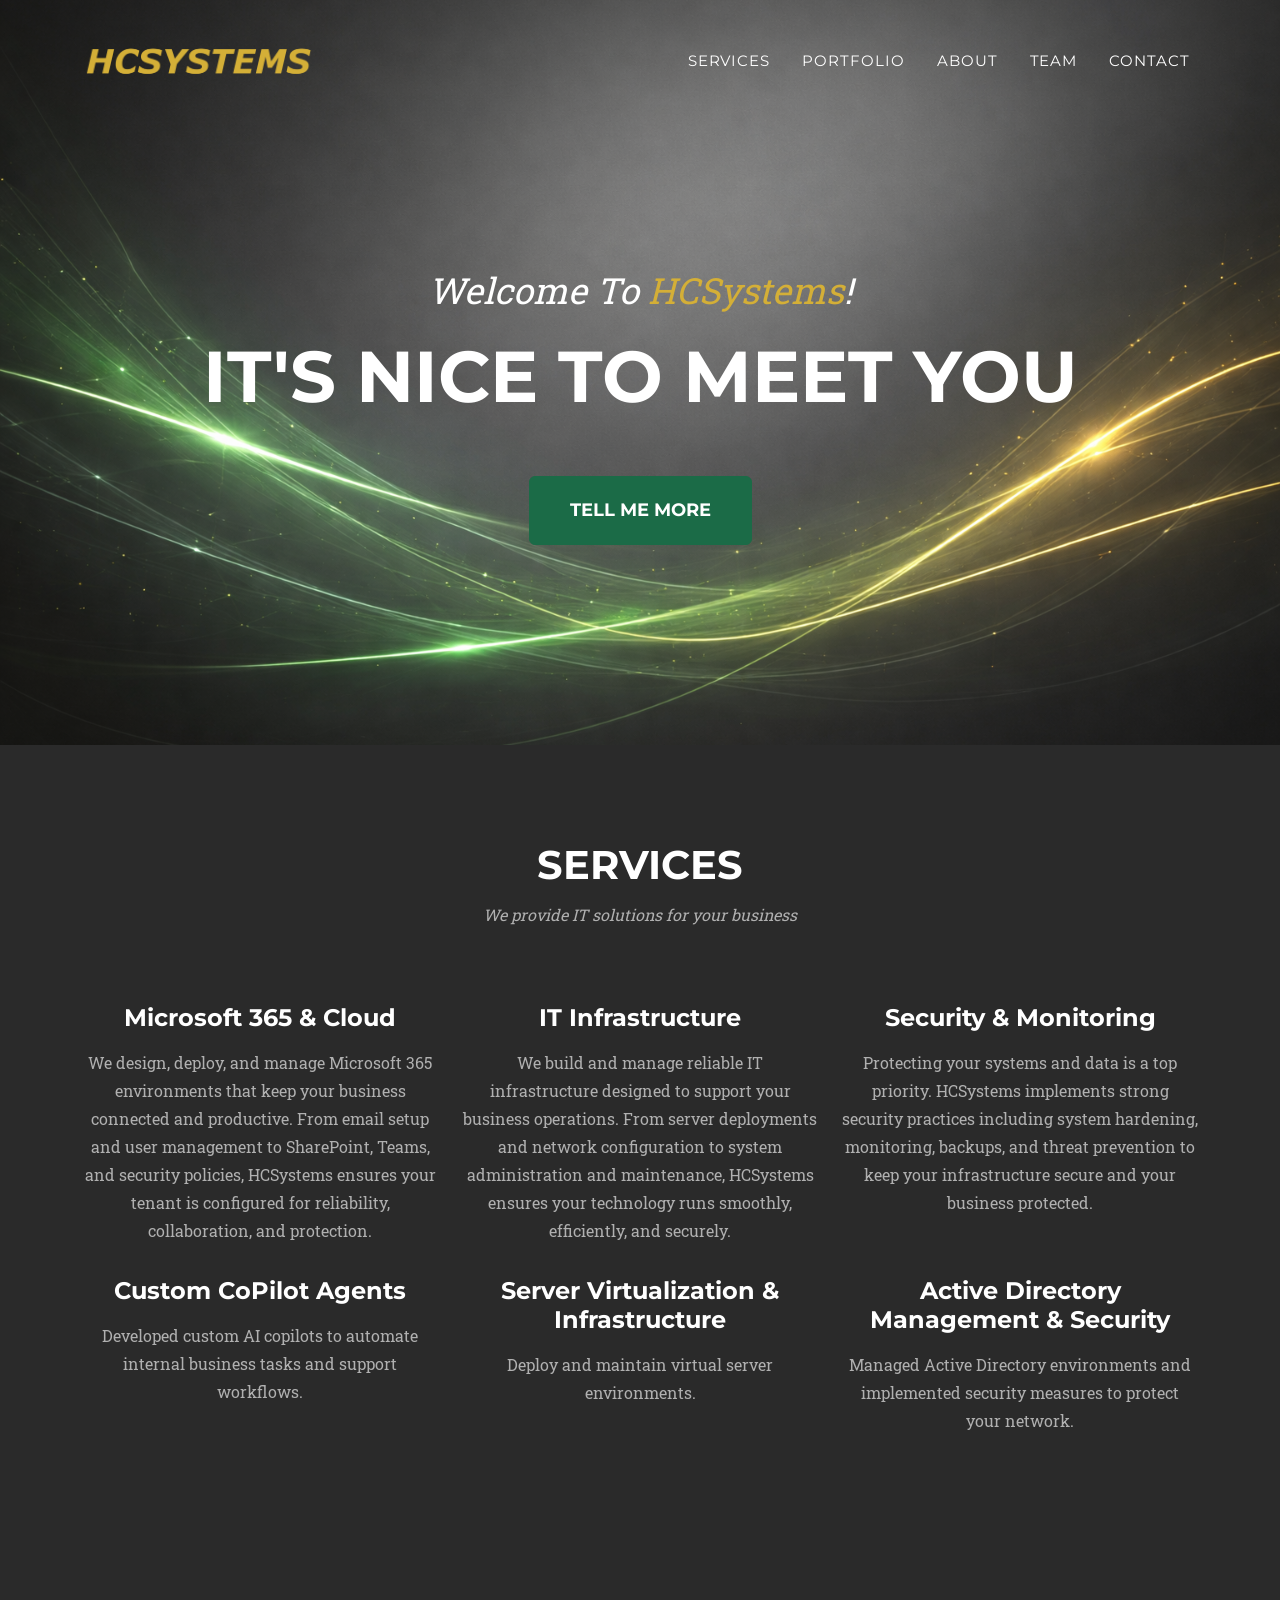
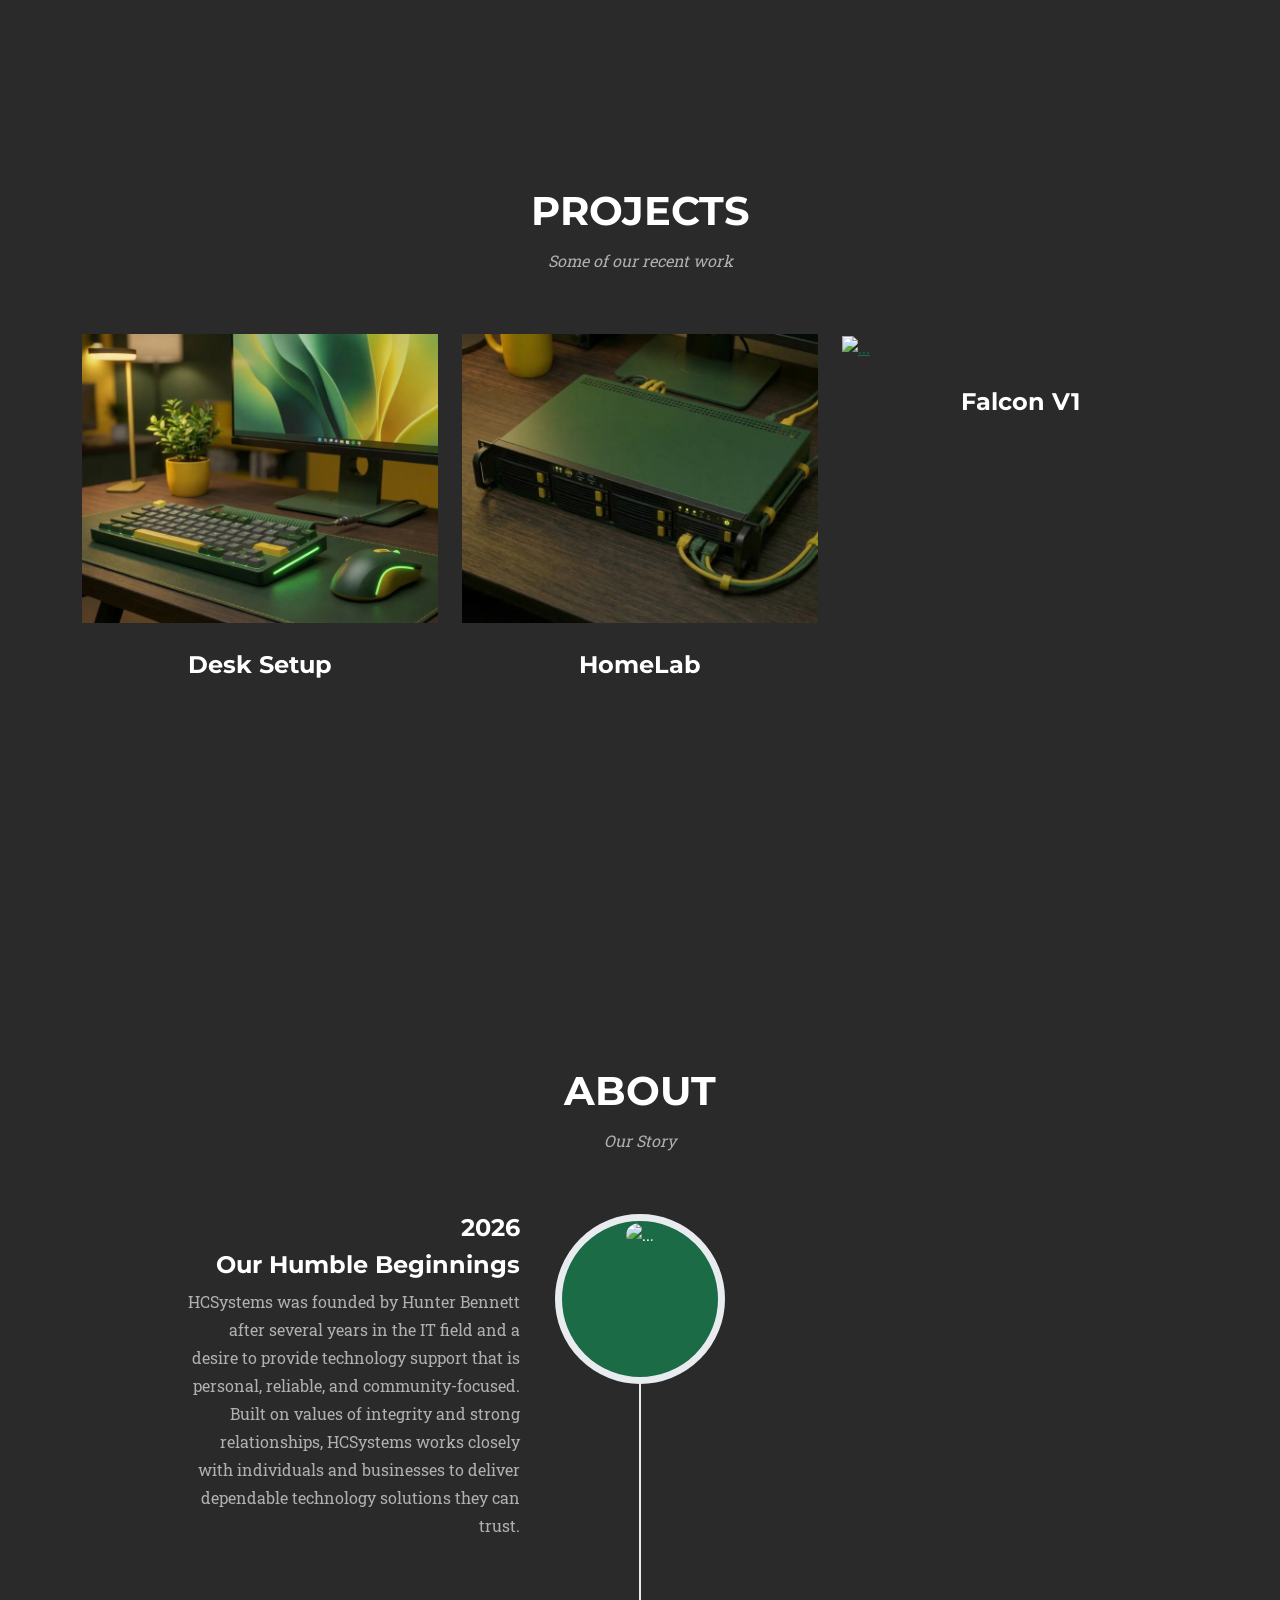
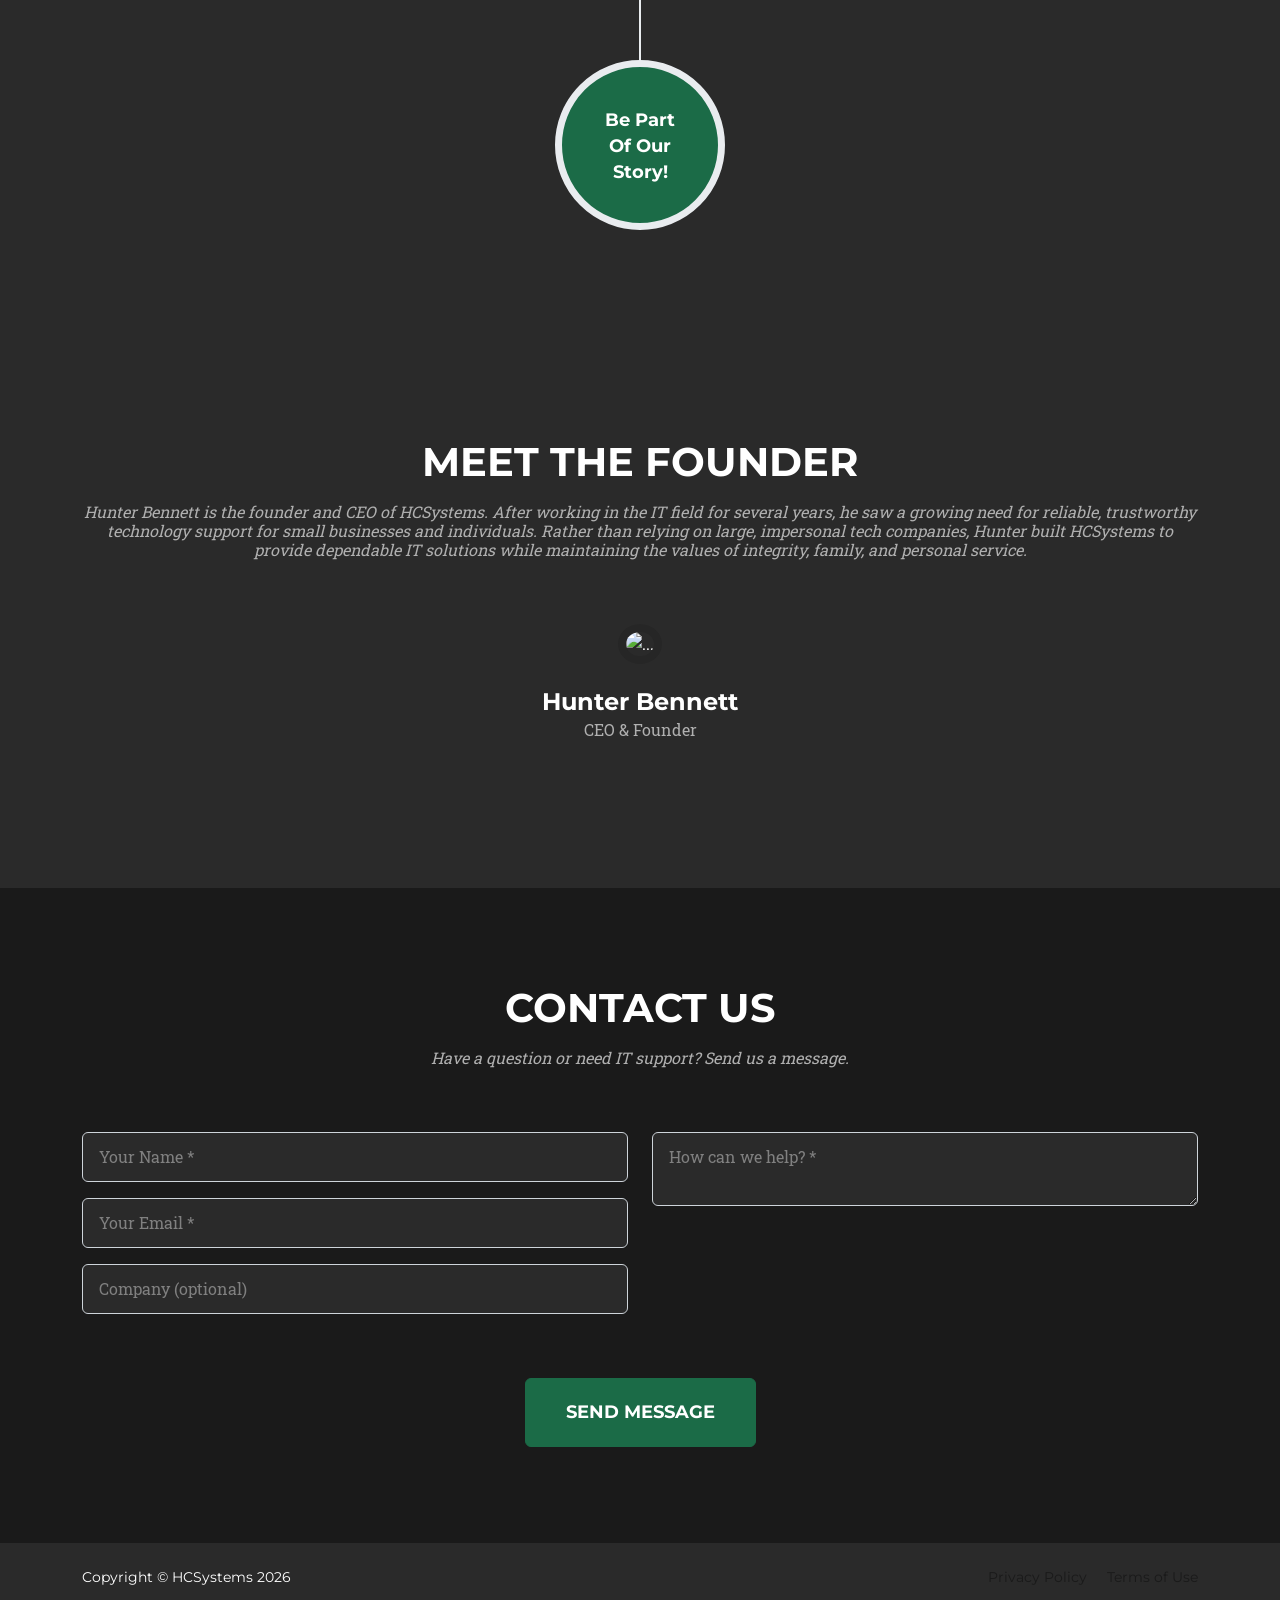
==== index.html @ b4ab038a "3_17_26 Updates" ====
<!DOCTYPE html>
<html lang="en">
    <head>
        <meta charset="utf-8" />
        <meta name="viewport" content="width=device-width, initial-scale=1, shrink-to-fit=no" />
        <meta name="description" content="" />
        <meta name="author" content="" />
        <title>HCSYSTEMS</title>
        <!-- Favicon-->
        <link rel="icon" type="image/x-icon" href="assets/favicon.ico" />
        <!-- Font Awesome icons (free version)-->
        <script src="https://use.fontawesome.com/releases/v6.3.0/js/all.js" crossorigin="anonymous"></script>
        <!-- Google fonts-->
        <link href="https://fonts.googleapis.com/css?family=Montserrat:400,700" rel="stylesheet" type="text/css" />
        <link href="https://fonts.googleapis.com/css?family=Roboto+Slab:400,100,300,700" rel="stylesheet" type="text/css" />
        <!-- Core theme CSS (includes Bootstrap)-->
        <link href="css/styles.css" rel="stylesheet" />
    </head>
    <body id="page-top">
        <!-- Navigation-->
        <nav class="navbar navbar-expand-lg navbar-dark fixed-top" id="mainNav">
            <div class="container">
                <a class="navbar-brand" href="#page-top"><img src="assets/img/brand.png" alt="..." /></a>
                <button class="navbar-toggler" type="button" data-bs-toggle="collapse" data-bs-target="#navbarResponsive" aria-controls="navbarResponsive" aria-expanded="false" aria-label="Toggle navigation">
                    Menu
                    <i class="fas fa-bars ms-1"></i>
                </button>
                <div class="collapse navbar-collapse" id="navbarResponsive">
                    <ul class="navbar-nav text-uppercase ms-auto py-4 py-lg-0">
                        <li class="nav-item"><a class="nav-link" href="#services">Services</a></li>
                        <li class="nav-item"><a class="nav-link" href="#portfolio">Portfolio</a></li>
                        <li class="nav-item"><a class="nav-link" href="#about">About</a></li>
                        <li class="nav-item"><a class="nav-link" href="#team">Team</a></li>
                        <li class="nav-item"><a class="nav-link" href="#contact">Contact</a></li>
                    </ul>
                </div>
            </div>
        </nav>
        <!-- Masthead-->
        <header class="masthead">
            <div class="container">
                <div class="masthead-subheading">Welcome To <span style="color: #d4af37;">HCSystems</span>!</div>
                <div class="masthead-heading text-uppercase">It's Nice To Meet You</div>
                <a class="btn btn-primary btn-xl text-uppercase" href="#services">Tell Me More</a>
            </div>
        </header>
        <!-- Services-->
        <section class="page-section" id="services">
            <div class="container">
                <div class="text-center">
                    <h2 class="section-heading text-uppercase">Services</h2>
                    <h3 class="section-subheading text-muted">We provide IT solutions for your business</h3>
                </div>
                <div class="row text-center">
                    <div class="col-md-4">
                        <span class="fa-stack fa-4x">
                            <i class="fas fa-circle fa-stack-2x text-primary"></i>
                            <i class="fas fa-shopping-cart fa-stack-1x fa-inverse"></i>
                        </span>
                        <h4 class="my-3">Microsoft 365 & Cloud</h4>
                        <p class="text-muted">
We design, deploy, and manage Microsoft 365 environments that keep your business connected and productive. From email setup and user management to SharePoint, Teams, and security policies, HCSystems ensures your tenant is configured for reliability, collaboration, and protection.</p>
                    </div>
                    <div class="col-md-4">
                        <span class="fa-stack fa-4x">
                            <i class="fas fa-circle fa-stack-2x text-primary"></i>
                            <i class="fas fa-laptop fa-stack-1x fa-inverse"></i>
                        </span>
                        <h4 class="my-3">IT Infrastructure</h4>
                        <p class="text-muted">We build and manage reliable IT infrastructure designed to support your business operations. From server deployments and network configuration to system administration and maintenance, HCSystems ensures your technology runs smoothly, efficiently, and securely.</p>
                    </div>
                    <div class="col-md-4">
                        <span class="fa-stack fa-4x">
                            <i class="fas fa-circle fa-stack-2x text-primary"></i>
                            <i class="fas fa-lock fa-stack-1x fa-inverse"></i>
                        </span>
                        <h4 class="my-3">Security & Monitoring</h4>
                        <p class="text-muted">Protecting your systems and data is a top priority. HCSystems implements strong security practices including system hardening, monitoring, backups, and threat prevention to keep your infrastructure secure and your business protected.</p>
                    </div>
                    <div class="col-md-4">
                        <span class="fa-stack fa-4x">
                            <i class="fas fa-circle fa-stack-2x text-primary"></i>
                            <i class="fas fa-laptop fa-stack-1x fa-inverse"></i>
                        </span>
                        <h4 class="my-3">Custom CoPilot Agents</h4>
                        <p class="text-muted">Developed custom AI copilots to automate internal business tasks and support workflows.</p>
                    </div>
                    <div class="col-md-4">
                        <span class="fa-stack fa-4x">
                            <i class="fas fa-circle fa-stack-2x text-primary"></i>
                            <i class="fas fa-laptop fa-stack-1x fa-inverse"></i>
                        </span>
                        <h4 class="my-3">Server Virtualization & Infrastructure</h4>
                        <p class="text-muted">Deploy and maintain virtual server environments.</p>
                    </div>
                    <div class="col-md-4">
                        <span class="fa-stack fa-4x">
                            <i class="fas fa-circle fa-stack-2x text-primary"></i>
                            <i class="fas fa-laptop fa-stack-1x fa-inverse"></i>
                        </span>
                        <h4 class="my-3">Active Directory Management & Security</h4>
                        <p class="text-muted">Managed Active Directory environments and implemented security measures to protect your network.</p>
                    </div>
                </div>
            </div>
        </section>
        
        <section>
            <div class="page-section" id="portfolio">
                <div class="container">
                    <div class="text-center">
                        <h2 class="section-heading text-uppercase">Projects</h2>
                        <h3 class="section-subheading text-muted">Some of our recent work</h3>
                    </div>
                    <div class="row">
                        <div class="col-lg-4 col-sm-6 mb-4">
                            <!-- Portfolio item 1-->
                            <div class="portfolio-item">
                                <a class="portfolio-link" href="Portfolio/Desk.html">
                                    <div class="portfolio-hover">
                                        <div class="portfolio-hover-content"><i class="fas fa-plus fa-3x"></i></div>
                                    </div>
                                    <img class="img-fluid" src="assets/img/portfolio/Desktop.png" alt="..." />
                                </a>
                                <div class="portfolio-caption">
                                    <div class="portfolio-caption-heading" href="../Portfolio/desk.html">Desk Setup</a></div>
                                </div>
                            </div>
                        </div>
                        <div class="col-lg-4 col-sm-6 mb-4">
                            <!-- Portfolio item 2-->
                            <div class="portfolio-item">
                                <a class="portfolio-link" data-bs-toggle="modal" href="../Portfolio/homelab.html">
                                    <div class="portfolio-hover">
                                        <div class="portfolio-hover-content"><i class="fas fa-plus fa-3x"></i></div>
                                    </div>
                                    <img class="img-fluid" src="assets/img/portfolio/Homelab.png" alt="..." />
                                </a>
                                <div class="portfolio-caption">
                                    <div class="portfolio-caption-heading" ref="Portfolio/homelab.html">HomeLab</div>
                                </div>
                            </div>
                        </div>
                        <div class="col-lg-4 col-sm-6 mb-4">
                            <!-- Portfolio item 3-->
                            <div class="portfolio-item">
                                <a class="portfolio-link" data-bs-toggle="modal" href="../Portfolio/Falconv1.html">
                                    <div class="portfolio-hover">
                                        <div class="portfolio-hover-content"><i class="fas fa-plus fa-3x"></i></div>
                                    </div>
                                    <img class="img-fluid" src="assets/img/portfolio/Keyboard.png" alt="..." />
                                </a>
                                <div class="portfolio-caption">
                                    <div class="portfolio-caption-heading">Falcon V1</div>
                                </div>
                            </div>
                        </div>
                    </div>
                </div>
            </div>
        </section>

        <!-- About-->
        <section class="page-section" id="about">
            <div class="container">
                <div class="text-center">
                    <h2 class="section-heading text-uppercase">About</h2>
                    <h3 class="section-subheading text-muted">Our Story</h3>
                </div>
                <ul class="timeline">
                    <li>
                        <div class="timeline-image"><img class="rounded-circle img-fluid" src="assets/img/about/1.jpg" alt="..." /></div>
                        <div class="timeline-panel">
                            <div class="timeline-heading">
                                <h4>2026</h4>
                                <h4 class="subheading">Our Humble Beginnings</h4>
                            </div>
                            <div class="timeline-body"><p class="text-muted">HCSystems was founded by Hunter Bennett after several years in the IT field and a desire to provide technology support that is personal, reliable, and community-focused. Built on values of integrity and strong relationships, HCSystems works closely with individuals and businesses to deliver dependable technology solutions they can trust.</p></div>
                        </div>
                    </li>
                    <li class="timeline-inverted">
                        <div class="timeline-image">
                            <h4>
                                Be Part
                                <br />
                                Of Our
                                <br />
                                Story!
                            </h4>
                        </div>
                    </li>
                </ul>
            </div>
        </section>
        <!-- Team-->
        <section class="page-section bg-light" id="team">
            <div class="container">
                <div class="text-center">
                    <h2 class="section-heading text-uppercase">Meet the founder</h2>
                    <h3 class="section-subheading text-muted">Hunter Bennett is the founder and CEO of HCSystems. After working in the IT field for several years, he saw a growing need for reliable, trustworthy technology support for small businesses and individuals.
Rather than relying on large, impersonal tech companies, Hunter built HCSystems to provide dependable IT solutions while maintaining the values of integrity, family, and personal service.</h3>
                </div>
                <div class="row justify-content-center">
                    <div class="col-lg-4">
                        <div class="team-member">
                            <img class="mx-auto rounded-circle" src="assets/img/team/.jpg" alt="..." />
                            <h4>Hunter Bennett</h4>
                            <p class="text-muted">CEO & Founder</p>
                        </div>
                    </div>
                </div>
                
            </div>
        </section>
        <!-- Clients-->
        <!-- Contact-->
        <section class="page-section" id="contact">
<div class="container">

<div class="text-center">
<h2 class="section-heading text-uppercase">Contact Us</h2>
<h3 class="section-subheading text-muted">Have a question or need IT support? Send us a message.</h3>
</div>

<form action="https://formspree.io/f/mjgawoke" method="POST">

<div class="row align-items-stretch mb-5">

<div class="col-md-6">
<div class="form-group mb-3">
<input class="form-control" name="name" type="text" placeholder="Your Name *" required>
</div>

<div class="form-group mb-3">
<input class="form-control" name="email" type="email" placeholder="Your Email *" required>
</div>

<div class="form-group mb-3">
<input class="form-control" name="company" type="text" placeholder="Company (optional)">
</div>
</div>

<div class="col-md-6">
<div class="form-group form-group-textarea mb-md-0">
<textarea class="form-control" name="message" placeholder="How can we help? *" required></textarea>
</div>
</div>

</div>

<div class="text-center">
<button class="btn btn-primary btn-xl text-uppercase" type="submit">
Send Message
</button>
</div>

</form>

</div>
</section>
        <footer class="footer py-4">
            <div class="container">
                <div class="row align-items-center">
                    <div class="col-lg-4 text-lg-start">Copyright &copy; HCSystems 2026</div>
                    <div class="col-lg-4 my-3 my-lg-0">
                    </div>
                    <div class="col-lg-4 text-lg-end">
                        <a class="link-dark text-decoration-none me-3" href="#!">Privacy Policy</a>
                        <a class="link-dark text-decoration-none" href="#!">Terms of Use</a>
                    </div>
                </div>
            </div>
        </footer>
        <!-- Portfolio Modals-->
        <!-- Portfolio item 1 modal popup-->
        <div class="portfolio-modal modal fade" id="portfolioModal1" tabindex="-1" role="dialog" aria-hidden="true">
            <div class="modal-dialog">
                <div class="modal-content">
                    <div class="close-modal" data-bs-dismiss="modal"><img src="assets/img/close-icon.svg" alt="Close modal" /></div>
                    <div class="container">
                        <div class="row justify-content-center">
                            <div class="col-lg-8">
                                <div class="modal-body">
                                    <!-- Project details-->
                                    <h2 class="text-uppercase">Project Name</h2>
                                    <p class="item-intro text-muted">Lorem ipsum dolor sit amet consectetur.</p>
                                    <img class="img-fluid d-block mx-auto" src="assets/img/portfolio/1.jpg" alt="..." />
                                    <p>Use this area to describe your project. Lorem ipsum dolor sit amet, consectetur adipisicing elit. Est blanditiis dolorem culpa incidunt minus dignissimos deserunt repellat aperiam quasi sunt officia expedita beatae cupiditate, maiores repudiandae, nostrum, reiciendis facere nemo!</p>
                                    <ul class="list-inline">
                                        <li>
                                            <strong>Client:</strong>
                                            Threads
                                        </li>
                                        <li>
                                            <strong>Category:</strong>
                                            Illustration
                                        </li>
                                    </ul>
                                    <button class="btn btn-primary btn-xl text-uppercase" data-bs-dismiss="modal" type="button">
                                        <i class="fas fa-xmark me-1"></i>
                                        Close Project
                                    </button>
                                </div>
                            </div>
                        </div>
                    </div>
                </div>
            </div>
        </div>
        <!-- Portfolio item 2 modal popup-->
        <div class="portfolio-modal modal fade" id="portfolioModal2" tabindex="-1" role="dialog" aria-hidden="true">
            <div class="modal-dialog">
                <div class="modal-content">
                    <div class="close-modal" data-bs-dismiss="modal"><img src="assets/img/close-icon.svg" alt="Close modal" /></div>
                    <div class="container">
                        <div class="row justify-content-center">
                            <div class="col-lg-8">
                                <div class="modal-body">
                                    <!-- Project details-->
                                    <h2 class="text-uppercase">Project Name</h2>
                                    <p class="item-intro text-muted">Lorem ipsum dolor sit amet consectetur.</p>
                                    <img class="img-fluid d-block mx-auto" src="assets/img/portfolio/2.jpg" alt="..." />
                                    <p>Use this area to describe your project. Lorem ipsum dolor sit amet, consectetur adipisicing elit. Est blanditiis dolorem culpa incidunt minus dignissimos deserunt repellat aperiam quasi sunt officia expedita beatae cupiditate, maiores repudiandae, nostrum, reiciendis facere nemo!</p>
                                    <ul class="list-inline">
                                        <li>
                                            <strong>Client:</strong>
                                            Explore
                                        </li>
                                        <li>
                                            <strong>Category:</strong>
                                            Graphic Design
                                        </li>
                                    </ul>
                                    <button class="btn btn-primary btn-xl text-uppercase" data-bs-dismiss="modal" type="button">
                                        <i class="fas fa-xmark me-1"></i>
                                        Close Project
                                    </button>
                                </div>
                            </div>
                        </div>
                    </div>
                </div>
            </div>
        </div>
        <!-- Portfolio item 3 modal popup-->
        <div class="portfolio-modal modal fade" id="portfolioModal3" tabindex="-1" role="dialog" aria-hidden="true">
            <div class="modal-dialog">
                <div class="modal-content">
                    <div class="close-modal" data-bs-dismiss="modal"><img src="assets/img/close-icon.svg" alt="Close modal" /></div>
                    <div class="container">
                        <div class="row justify-content-center">
                            <div class="col-lg-8">
                                <div class="modal-body">
                                    <!-- Project details-->
                                    <h2 class="text-uppercase">Project Name</h2>
                                    <p class="item-intro text-muted">Lorem ipsum dolor sit amet consectetur.</p>
                                    <img class="img-fluid d-block mx-auto" src="assets/img/portfolio/3.jpg" alt="..." />
                                    <p>Use this area to describe your project. Lorem ipsum dolor sit amet, consectetur adipisicing elit. Est blanditiis dolorem culpa incidunt minus dignissimos deserunt repellat aperiam quasi sunt officia expedita beatae cupiditate, maiores repudiandae, nostrum, reiciendis facere nemo!</p>
                                    <ul class="list-inline">
                                        <li>
                                            <strong>Client:</strong>
                                            Finish
                                        </li>
                                        <li>
                                            <strong>Category:</strong>
                                            Identity
                                        </li>
                                    </ul>
                                    <button class="btn btn-primary btn-xl text-uppercase" data-bs-dismiss="modal" type="button">
                                        <i class="fas fa-xmark me-1"></i>
                                        Close Project
                                    </button>
                                </div>
                            </div>
                        </div>
                    </div>
                </div>
            </div>
        </div>
        <!-- Portfolio item 4 modal popup-->
        <div class="portfolio-modal modal fade" id="portfolioModal4" tabindex="-1" role="dialog" aria-hidden="true">
            <div class="modal-dialog">
                <div class="modal-content">
                    <div class="close-modal" data-bs-dismiss="modal"><img src="assets/img/close-icon.svg" alt="Close modal" /></div>
                    <div class="container">
                        <div class="row justify-content-center">
                            <div class="col-lg-8">
                                <div class="modal-body">
                                    <!-- Project details-->
                                    <h2 class="text-uppercase">Project Name</h2>
                                    <p class="item-intro text-muted">Lorem ipsum dolor sit amet consectetur.</p>
                                    <img class="img-fluid d-block mx-auto" src="assets/img/portfolio/4.jpg" alt="..." />
                                    <p>Use this area to describe your project. Lorem ipsum dolor sit amet, consectetur adipisicing elit. Est blanditiis dolorem culpa incidunt minus dignissimos deserunt repellat aperiam quasi sunt officia expedita beatae cupiditate, maiores repudiandae, nostrum, reiciendis facere nemo!</p>
                                    <ul class="list-inline">
                                        <li>
                                            <strong>Client:</strong>
                                            Lines
                                        </li>
                                        <li>
                                            <strong>Category:</strong>
                                            Branding
                                        </li>
                                    </ul>
                                    <button class="btn btn-primary btn-xl text-uppercase" data-bs-dismiss="modal" type="button">
                                        <i class="fas fa-xmark me-1"></i>
                                        Close Project
                                    </button>
                                </div>
                            </div>
                        </div>
                    </div>
                </div>
            </div>
        </div>
        <!-- Portfolio item 5 modal popup-->
        <div class="portfolio-modal modal fade" id="portfolioModal5" tabindex="-1" role="dialog" aria-hidden="true">
            <div class="modal-dialog">
                <div class="modal-content">
                    <div class="close-modal" data-bs-dismiss="modal"><img src="assets/img/close-icon.svg" alt="Close modal" /></div>
                    <div class="container">
                        <div class="row justify-content-center">
                            <div class="col-lg-8">
                                <div class="modal-body">
                                    <!-- Project details-->
                                    <h2 class="text-uppercase">Project Name</h2>
                                    <p class="item-intro text-muted">Lorem ipsum dolor sit amet consectetur.</p>
                                    <img class="img-fluid d-block mx-auto" src="assets/img/portfolio/5.jpg" alt="..." />
                                    <p>Use this area to describe your project. Lorem ipsum dolor sit amet, consectetur adipisicing elit. Est blanditiis dolorem culpa incidunt minus dignissimos deserunt repellat aperiam quasi sunt officia expedita beatae cupiditate, maiores repudiandae, nostrum, reiciendis facere nemo!</p>
                                    <ul class="list-inline">
                                        <li>
                                            <strong>Client:</strong>
                                            Southwest
                                        </li>
                                        <li>
                                            <strong>Category:</strong>
                                            Website Design
                                        </li>
                                    </ul>
                                    <button class="btn btn-primary btn-xl text-uppercase" data-bs-dismiss="modal" type="button">
                                        <i class="fas fa-xmark me-1"></i>
                                        Close Project
                                    </button>
                                </div>
                            </div>
                        </div>
                    </div>
                </div>
            </div>
        </div>
        <!-- Portfolio item 6 modal popup-->
        <div class="portfolio-modal modal fade" id="portfolioModal6" tabindex="-1" role="dialog" aria-hidden="true">
            <div class="modal-dialog">
                <div class="modal-content">
                    <div class="close-modal" data-bs-dismiss="modal"><img src="assets/img/close-icon.svg" alt="Close modal" /></div>
                    <div class="container">
                        <div class="row justify-content-center">
                            <div class="col-lg-8">
                                <div class="modal-body">
                                    <!-- Project details-->
                                    <h2 class="text-uppercase">Project Name</h2>
                                    <p class="item-intro text-muted">Lorem ipsum dolor sit amet consectetur.</p>
                                    <img class="img-fluid d-block mx-auto" src="assets/img/portfolio/6.jpg" alt="..." />
                                    <p>Use this area to describe your project. Lorem ipsum dolor sit amet, consectetur adipisicing elit. Est blanditiis dolorem culpa incidunt minus dignissimos deserunt repellat aperiam quasi sunt officia expedita beatae cupiditate, maiores repudiandae, nostrum, reiciendis facere nemo!</p>
                                    <ul class="list-inline">
                                        <li>
                                            <strong>Client:</strong>
                                            Window
                                        </li>
                                        <li>
                                            <strong>Category:</strong>
                                            Photography
                                        </li>
                                    </ul>
                                    <button class="btn btn-primary btn-xl text-uppercase" data-bs-dismiss="modal" type="button">
                                        <i class="fas fa-xmark me-1"></i>
                                        Close Project
                                    </button>
                                </div>
                            </div>
                        </div>
                    </div>
                </div>
            </div>
        </div>
        <!-- Bootstrap core JS-->
        <script src="https://cdn.jsdelivr.net/npm/bootstrap@5.2.3/dist/js/bootstrap.bundle.min.js"></script>
        <!-- Core theme JS-->
        <script src="js/scripts.js"></script>
        <!-- * * * * * * * * * * * * * * * * * * * * * * * * * * * * * * * * * * * * * * * *-->
        <!-- * *                               SB Forms JS                               * *-->
        <!-- * * Activate your form at https://startbootstrap.com/solution/contact-forms * *-->
        <!-- * * * * * * * * * * * * * * * * * * * * * * * * * * * * * * * * * * * * * * * *-->
        <script src="https://cdn.startbootstrap.com/sb-forms-latest.js"></script>
    </body>
</html>
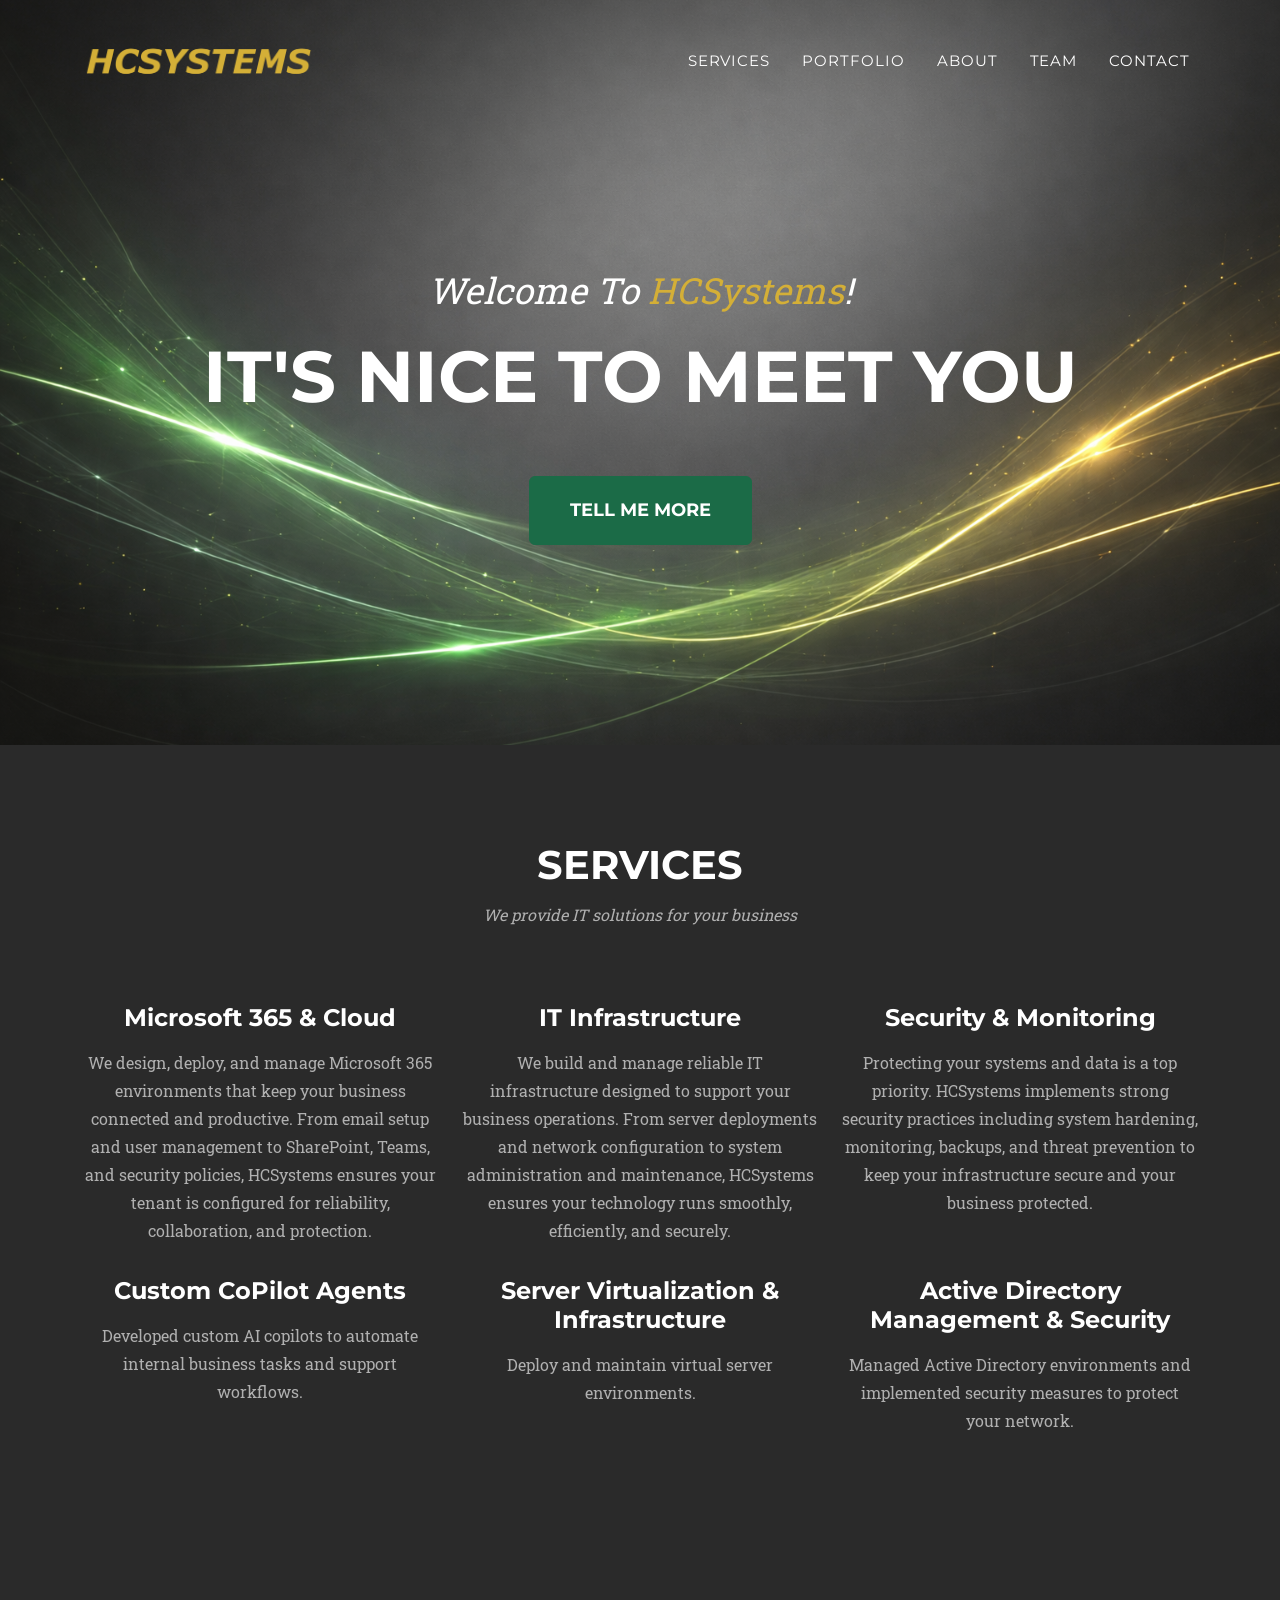
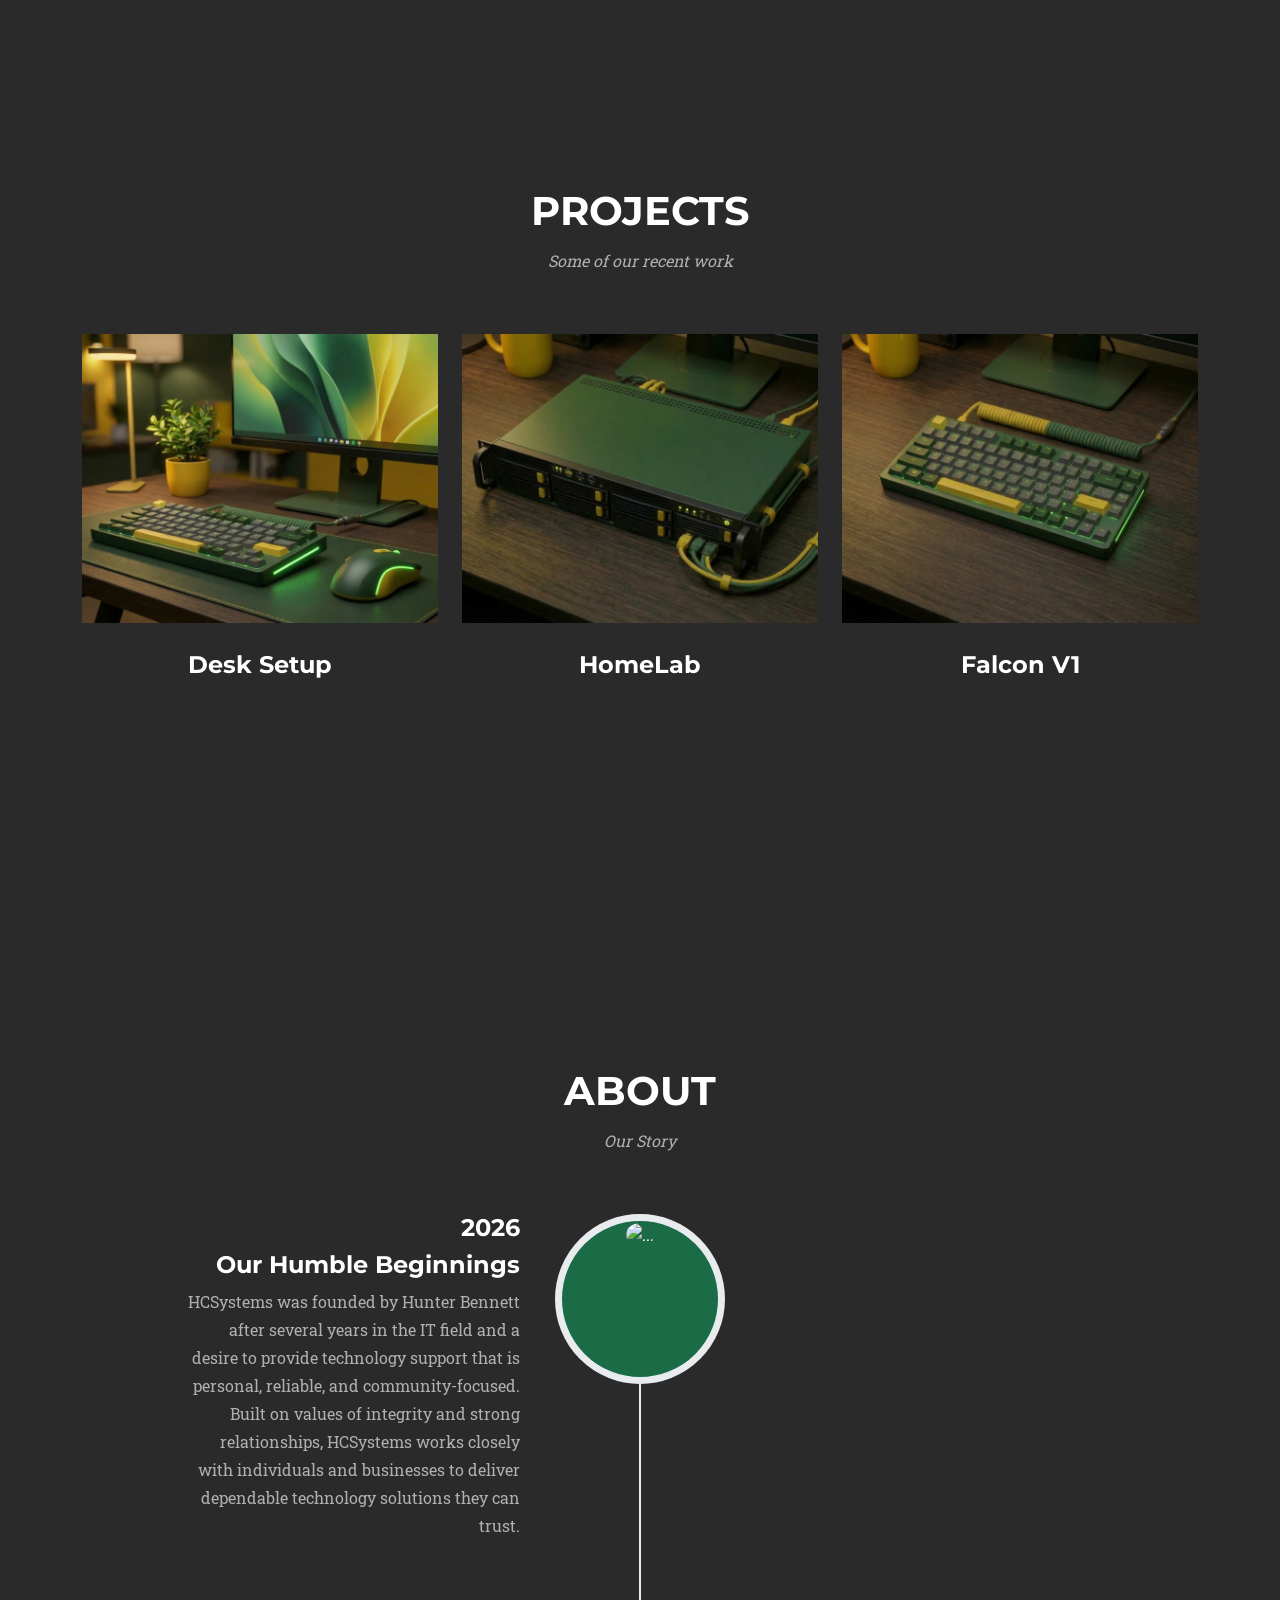
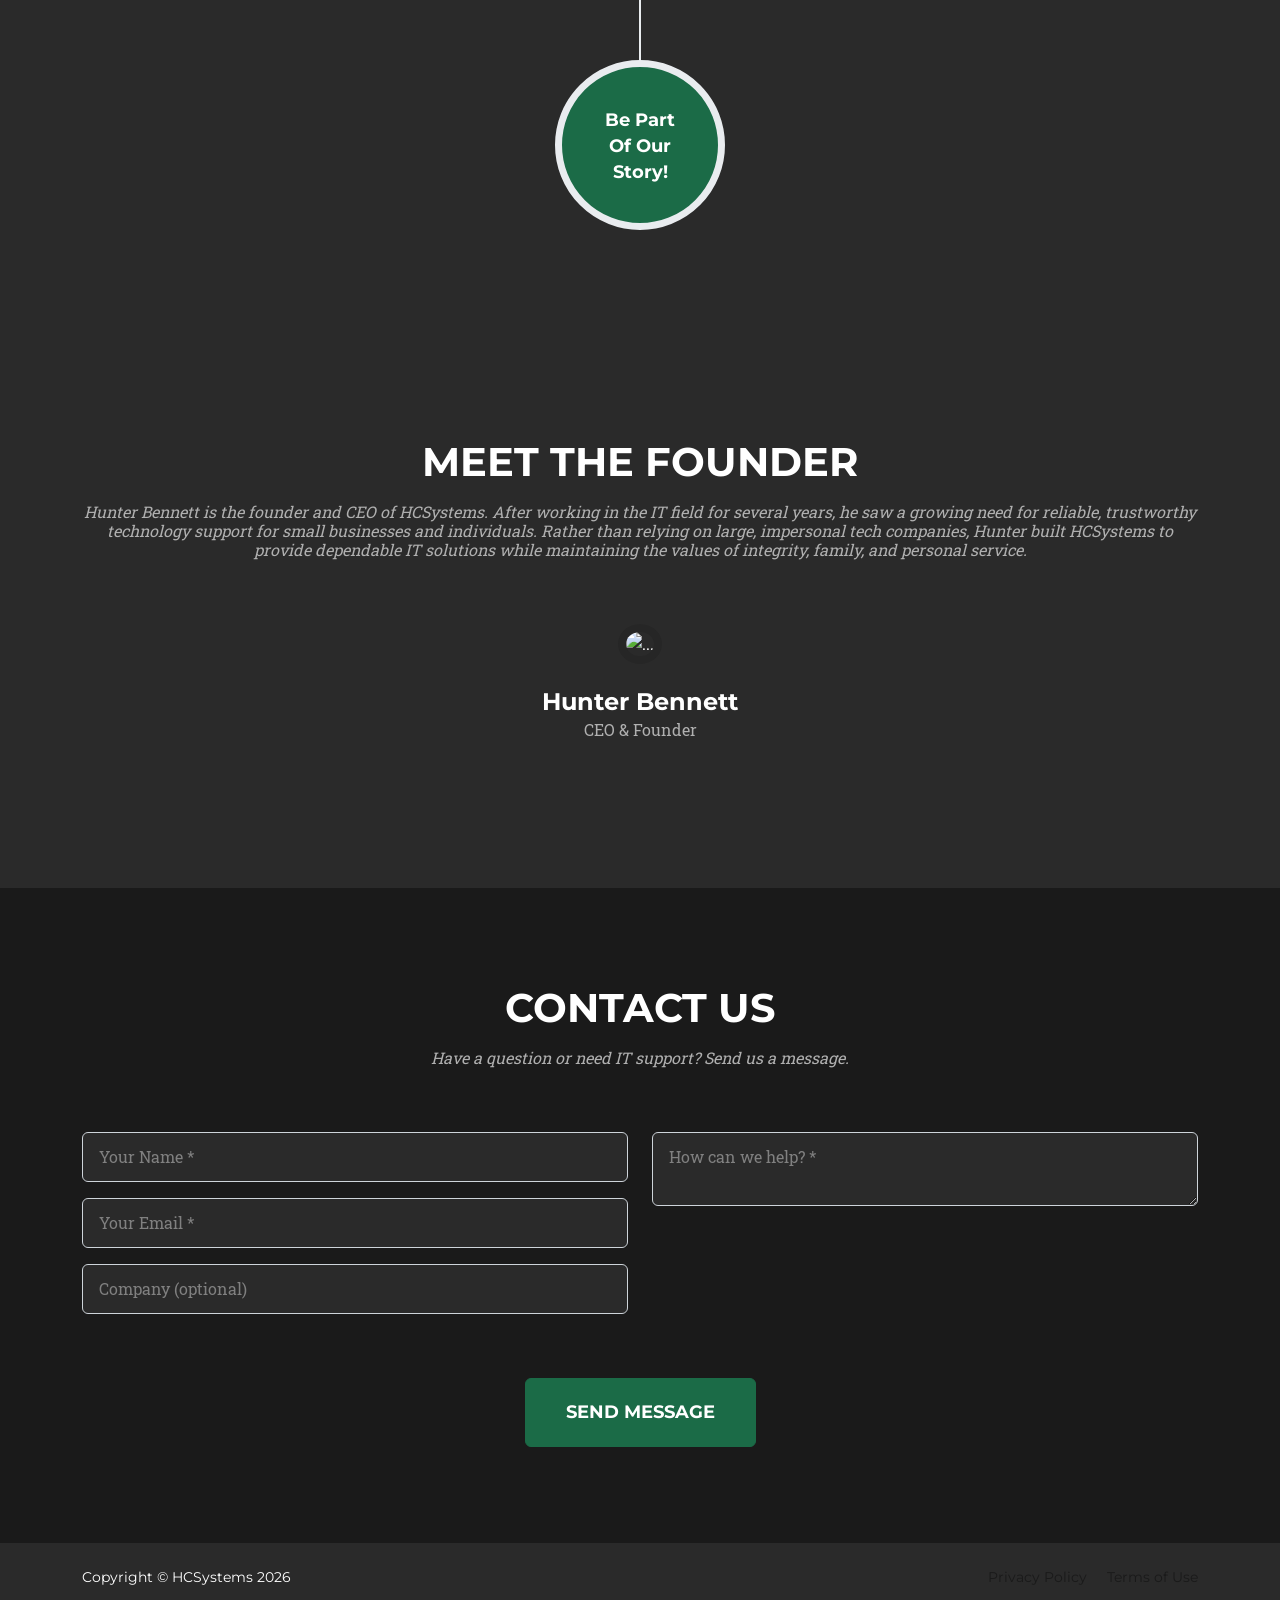
==== commit 8988921a: "Update index.html" ====
--- a/index.html
+++ b/index.html
@@ -148,7 +148,7 @@
                                     <div class="portfolio-hover">
                                         <div class="portfolio-hover-content"><i class="fas fa-plus fa-3x"></i></div>
                                     </div>
-                                    <img class="img-fluid" src="assets/img/portfolio/Keyboard.png" alt="..." />
+                                    <img class="img-fluid" src="assets/img/portfolio/keyboard.png" alt="..." />
                                 </a>
                                 <div class="portfolio-caption">
                                     <div class="portfolio-caption-heading">Falcon V1</div>
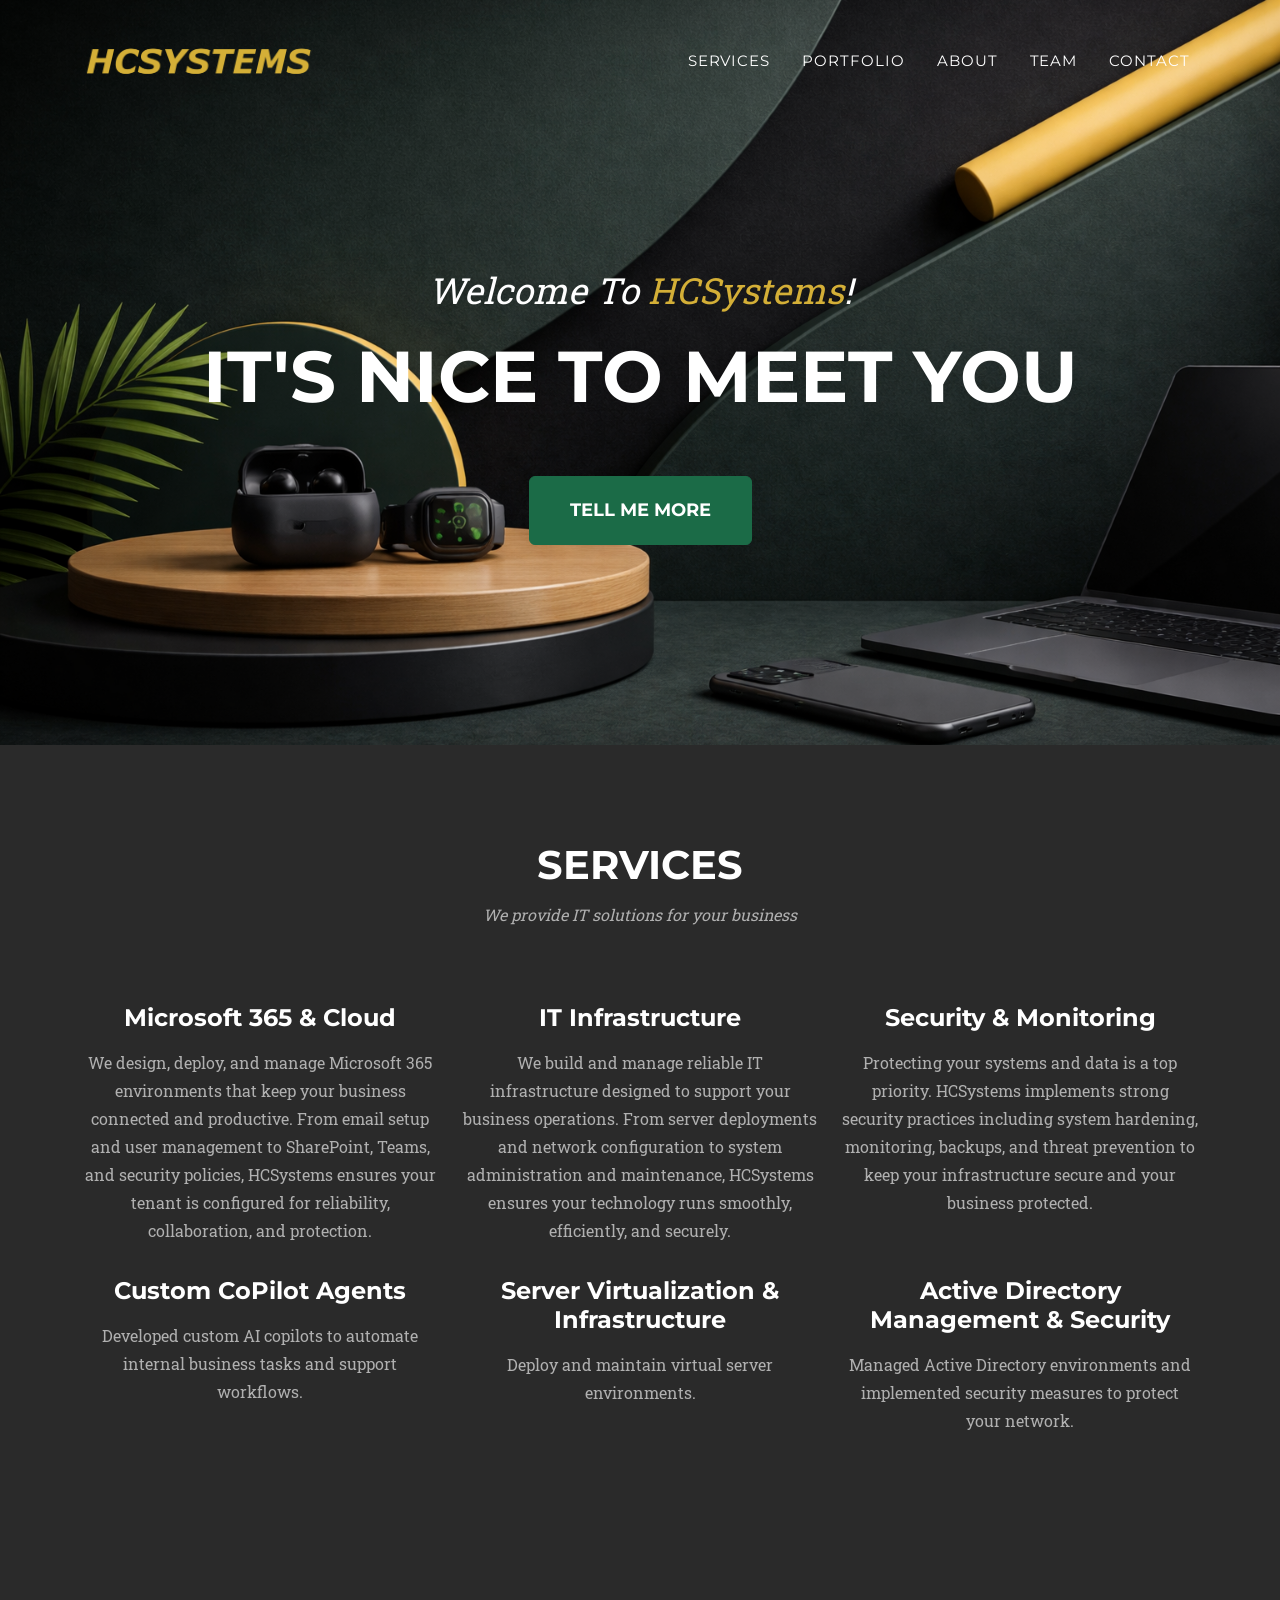
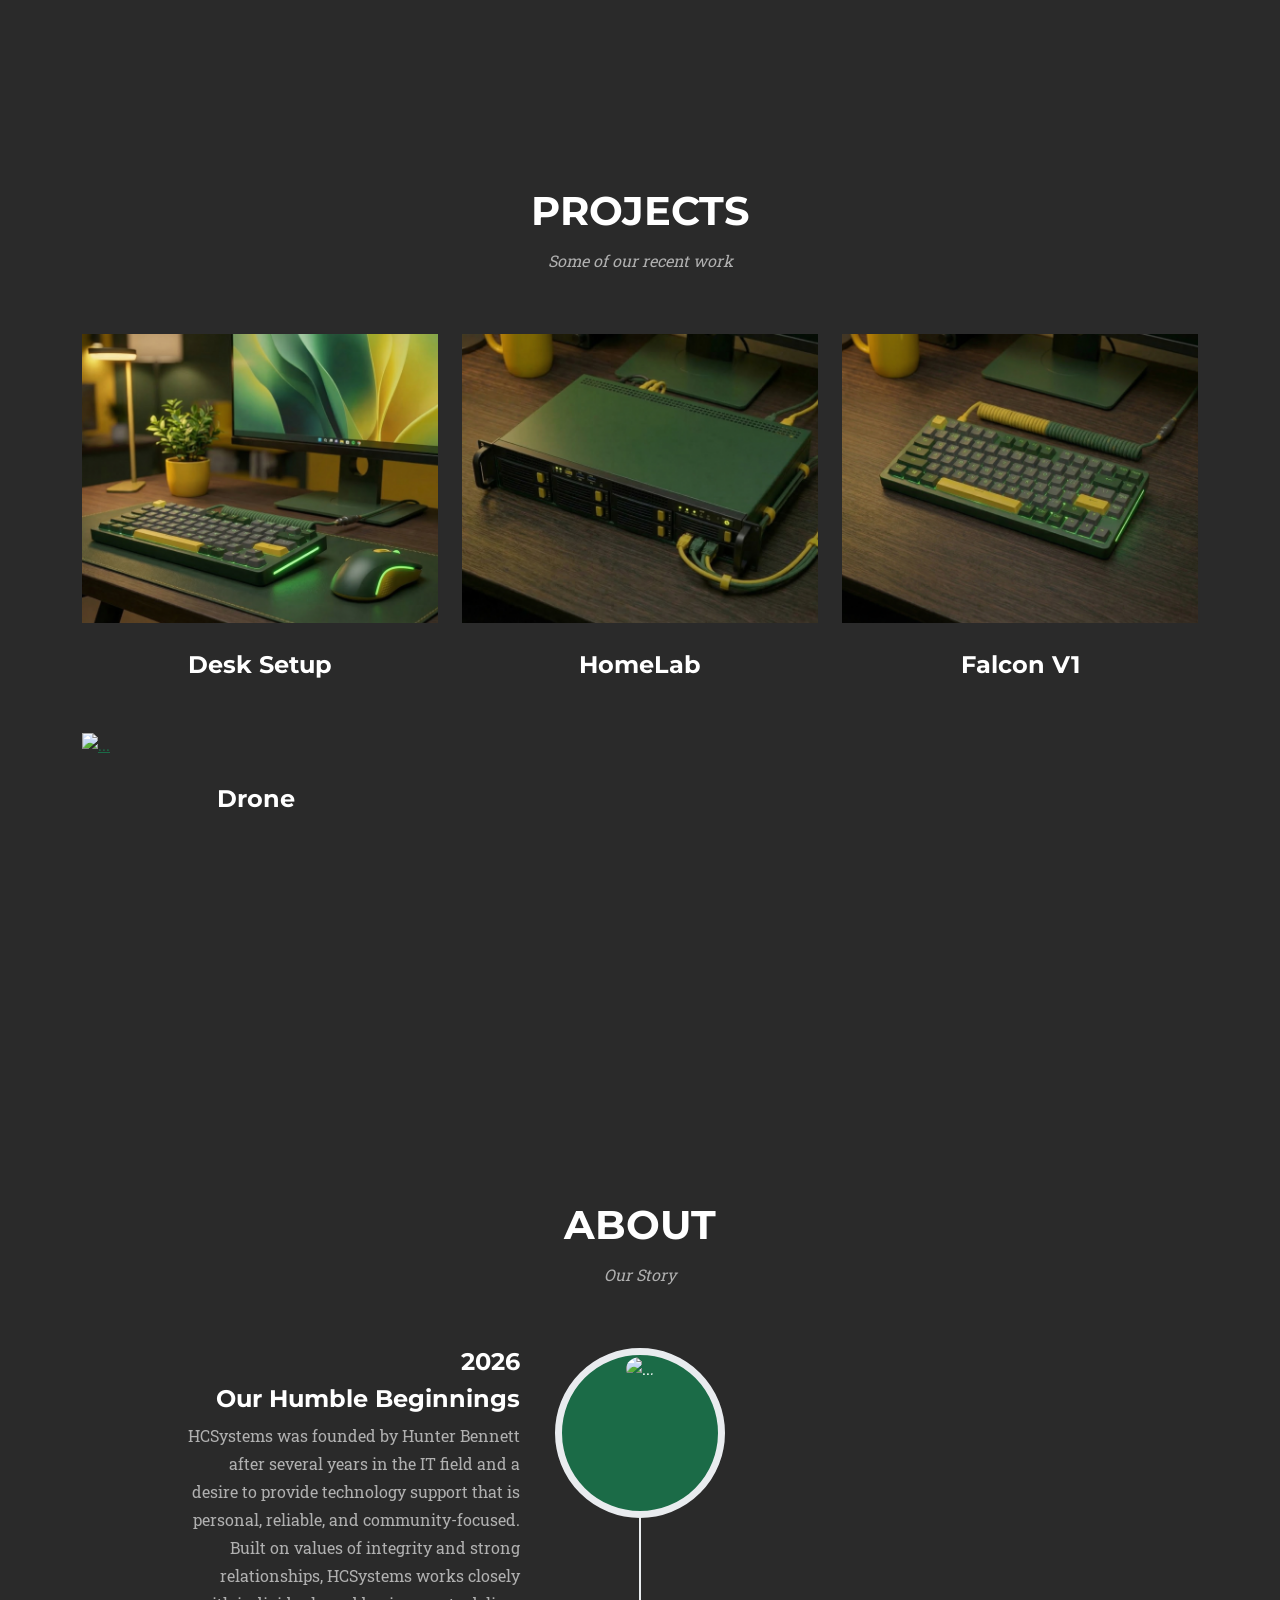
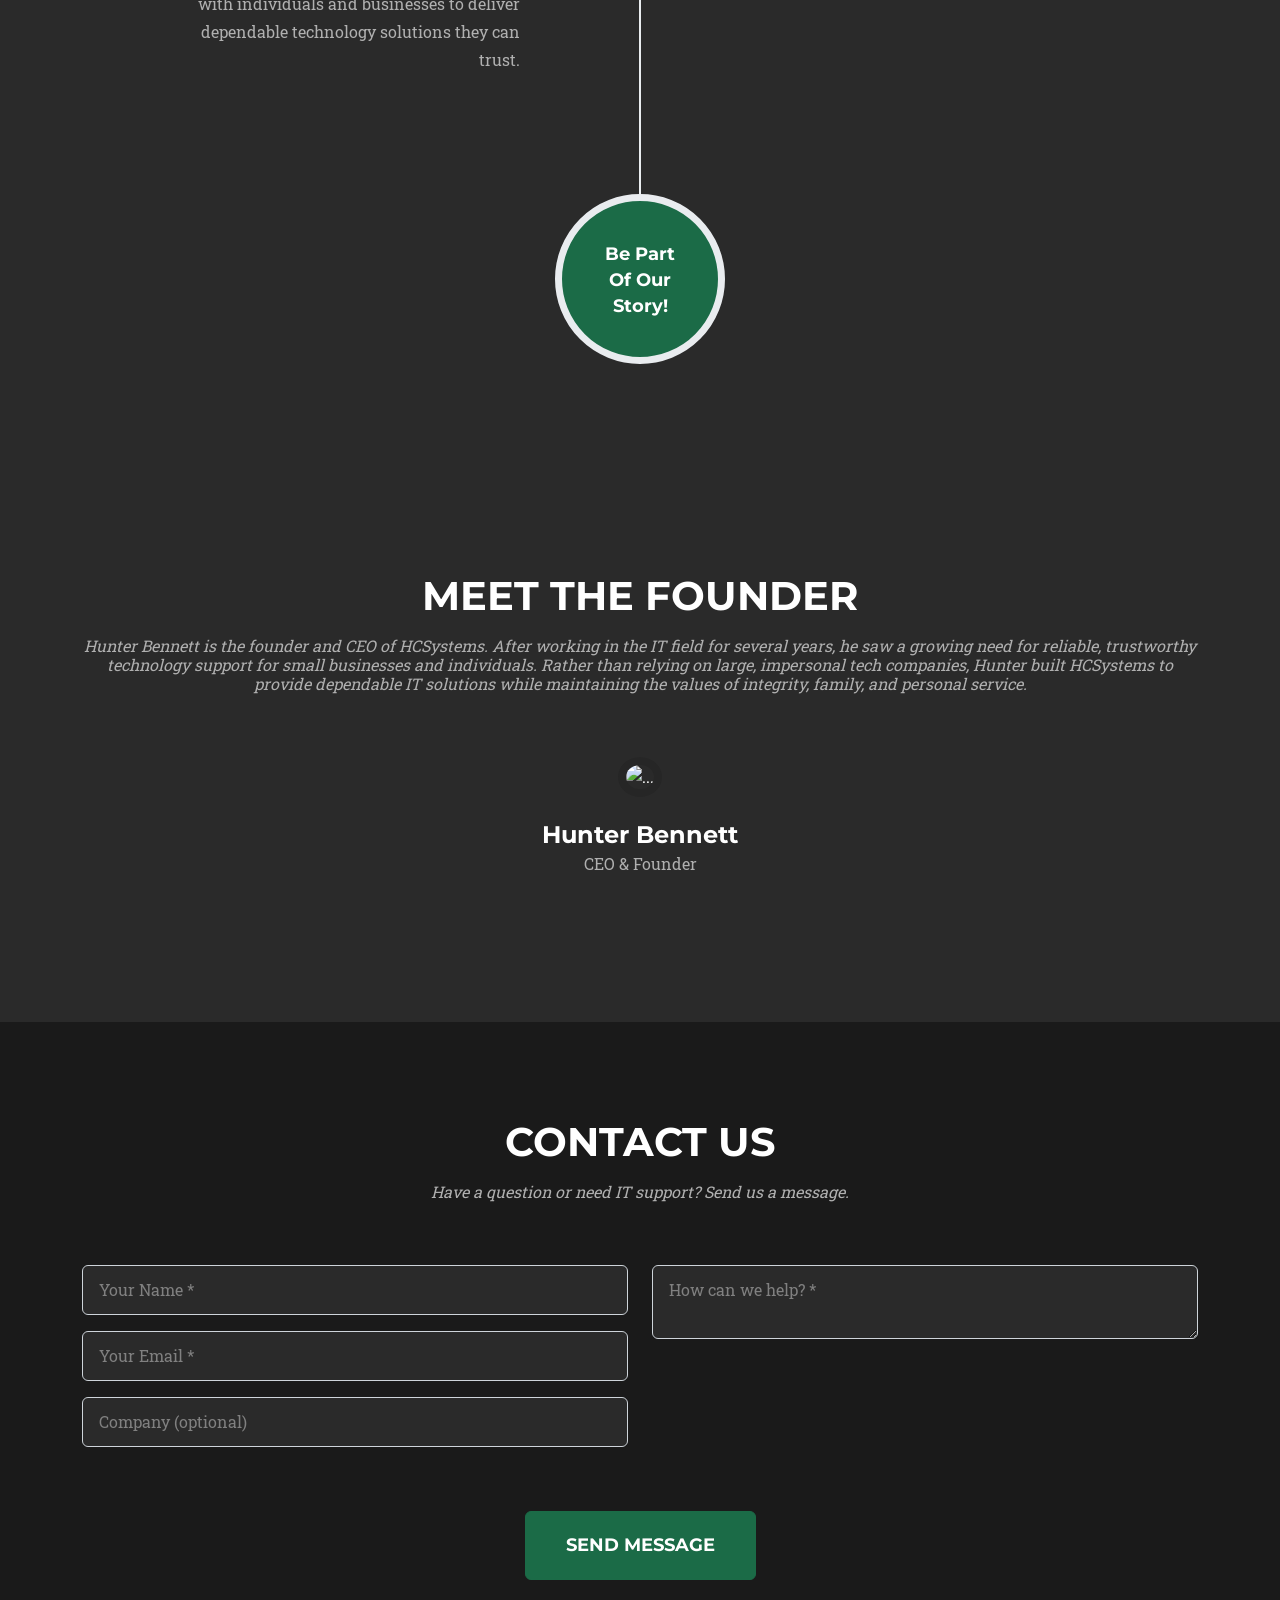
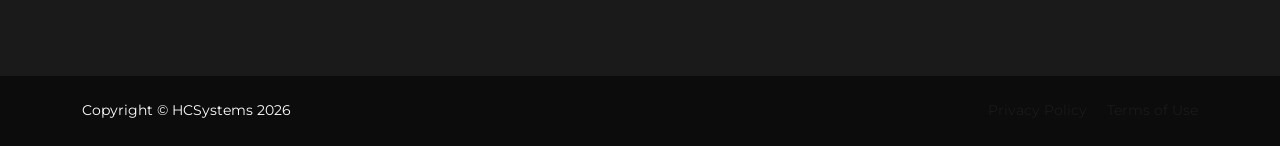
==== commit 7d59ec0c: "03/18/26" ====
--- a/index.html
+++ b/index.html
@@ -155,6 +155,21 @@
                                 </div>
                             </div>
                         </div>
+                        <div class="row">
+                        <div class="col-lg-4 col-sm-6 mb-4">
+                            <!-- Portfolio item 1-->
+                            <div class="portfolio-item">
+                                <a class="portfolio-link" href="Portfolio/drone.html">
+                                    <div class="portfolio-hover">
+                                        <div class="portfolio-hover-content"><i class="fas fa-plus fa-3x"></i></div>
+                                    </div>
+                                    <img class="img-fluid" src="assets/img/portfolio/Drone.png" alt="..." />
+                                </a>
+                                <div class="portfolio-caption">
+                                    <div class="portfolio-caption-heading" href="../Portfolio/drone.html">Drone</a></div>
+                                </div>
+                            </div>
+                        </div>
                     </div>
                 </div>
             </div>
@@ -271,217 +286,6 @@
                 </div>
             </div>
         </footer>
-        <!-- Portfolio Modals-->
-        <!-- Portfolio item 1 modal popup-->
-        <div class="portfolio-modal modal fade" id="portfolioModal1" tabindex="-1" role="dialog" aria-hidden="true">
-            <div class="modal-dialog">
-                <div class="modal-content">
-                    <div class="close-modal" data-bs-dismiss="modal"><img src="assets/img/close-icon.svg" alt="Close modal" /></div>
-                    <div class="container">
-                        <div class="row justify-content-center">
-                            <div class="col-lg-8">
-                                <div class="modal-body">
-                                    <!-- Project details-->
-                                    <h2 class="text-uppercase">Project Name</h2>
-                                    <p class="item-intro text-muted">Lorem ipsum dolor sit amet consectetur.</p>
-                                    <img class="img-fluid d-block mx-auto" src="assets/img/portfolio/1.jpg" alt="..." />
-                                    <p>Use this area to describe your project. Lorem ipsum dolor sit amet, consectetur adipisicing elit. Est blanditiis dolorem culpa incidunt minus dignissimos deserunt repellat aperiam quasi sunt officia expedita beatae cupiditate, maiores repudiandae, nostrum, reiciendis facere nemo!</p>
-                                    <ul class="list-inline">
-                                        <li>
-                                            <strong>Client:</strong>
-                                            Threads
-                                        </li>
-                                        <li>
-                                            <strong>Category:</strong>
-                                            Illustration
-                                        </li>
-                                    </ul>
-                                    <button class="btn btn-primary btn-xl text-uppercase" data-bs-dismiss="modal" type="button">
-                                        <i class="fas fa-xmark me-1"></i>
-                                        Close Project
-                                    </button>
-                                </div>
-                            </div>
-                        </div>
-                    </div>
-                </div>
-            </div>
-        </div>
-        <!-- Portfolio item 2 modal popup-->
-        <div class="portfolio-modal modal fade" id="portfolioModal2" tabindex="-1" role="dialog" aria-hidden="true">
-            <div class="modal-dialog">
-                <div class="modal-content">
-                    <div class="close-modal" data-bs-dismiss="modal"><img src="assets/img/close-icon.svg" alt="Close modal" /></div>
-                    <div class="container">
-                        <div class="row justify-content-center">
-                            <div class="col-lg-8">
-                                <div class="modal-body">
-                                    <!-- Project details-->
-                                    <h2 class="text-uppercase">Project Name</h2>
-                                    <p class="item-intro text-muted">Lorem ipsum dolor sit amet consectetur.</p>
-                                    <img class="img-fluid d-block mx-auto" src="assets/img/portfolio/2.jpg" alt="..." />
-                                    <p>Use this area to describe your project. Lorem ipsum dolor sit amet, consectetur adipisicing elit. Est blanditiis dolorem culpa incidunt minus dignissimos deserunt repellat aperiam quasi sunt officia expedita beatae cupiditate, maiores repudiandae, nostrum, reiciendis facere nemo!</p>
-                                    <ul class="list-inline">
-                                        <li>
-                                            <strong>Client:</strong>
-                                            Explore
-                                        </li>
-                                        <li>
-                                            <strong>Category:</strong>
-                                            Graphic Design
-                                        </li>
-                                    </ul>
-                                    <button class="btn btn-primary btn-xl text-uppercase" data-bs-dismiss="modal" type="button">
-                                        <i class="fas fa-xmark me-1"></i>
-                                        Close Project
-                                    </button>
-                                </div>
-                            </div>
-                        </div>
-                    </div>
-                </div>
-            </div>
-        </div>
-        <!-- Portfolio item 3 modal popup-->
-        <div class="portfolio-modal modal fade" id="portfolioModal3" tabindex="-1" role="dialog" aria-hidden="true">
-            <div class="modal-dialog">
-                <div class="modal-content">
-                    <div class="close-modal" data-bs-dismiss="modal"><img src="assets/img/close-icon.svg" alt="Close modal" /></div>
-                    <div class="container">
-                        <div class="row justify-content-center">
-                            <div class="col-lg-8">
-                                <div class="modal-body">
-                                    <!-- Project details-->
-                                    <h2 class="text-uppercase">Project Name</h2>
-                                    <p class="item-intro text-muted">Lorem ipsum dolor sit amet consectetur.</p>
-                                    <img class="img-fluid d-block mx-auto" src="assets/img/portfolio/3.jpg" alt="..." />
-                                    <p>Use this area to describe your project. Lorem ipsum dolor sit amet, consectetur adipisicing elit. Est blanditiis dolorem culpa incidunt minus dignissimos deserunt repellat aperiam quasi sunt officia expedita beatae cupiditate, maiores repudiandae, nostrum, reiciendis facere nemo!</p>
-                                    <ul class="list-inline">
-                                        <li>
-                                            <strong>Client:</strong>
-                                            Finish
-                                        </li>
-                                        <li>
-                                            <strong>Category:</strong>
-                                            Identity
-                                        </li>
-                                    </ul>
-                                    <button class="btn btn-primary btn-xl text-uppercase" data-bs-dismiss="modal" type="button">
-                                        <i class="fas fa-xmark me-1"></i>
-                                        Close Project
-                                    </button>
-                                </div>
-                            </div>
-                        </div>
-                    </div>
-                </div>
-            </div>
-        </div>
-        <!-- Portfolio item 4 modal popup-->
-        <div class="portfolio-modal modal fade" id="portfolioModal4" tabindex="-1" role="dialog" aria-hidden="true">
-            <div class="modal-dialog">
-                <div class="modal-content">
-                    <div class="close-modal" data-bs-dismiss="modal"><img src="assets/img/close-icon.svg" alt="Close modal" /></div>
-                    <div class="container">
-                        <div class="row justify-content-center">
-                            <div class="col-lg-8">
-                                <div class="modal-body">
-                                    <!-- Project details-->
-                                    <h2 class="text-uppercase">Project Name</h2>
-                                    <p class="item-intro text-muted">Lorem ipsum dolor sit amet consectetur.</p>
-                                    <img class="img-fluid d-block mx-auto" src="assets/img/portfolio/4.jpg" alt="..." />
-                                    <p>Use this area to describe your project. Lorem ipsum dolor sit amet, consectetur adipisicing elit. Est blanditiis dolorem culpa incidunt minus dignissimos deserunt repellat aperiam quasi sunt officia expedita beatae cupiditate, maiores repudiandae, nostrum, reiciendis facere nemo!</p>
-                                    <ul class="list-inline">
-                                        <li>
-                                            <strong>Client:</strong>
-                                            Lines
-                                        </li>
-                                        <li>
-                                            <strong>Category:</strong>
-                                            Branding
-                                        </li>
-                                    </ul>
-                                    <button class="btn btn-primary btn-xl text-uppercase" data-bs-dismiss="modal" type="button">
-                                        <i class="fas fa-xmark me-1"></i>
-                                        Close Project
-                                    </button>
-                                </div>
-                            </div>
-                        </div>
-                    </div>
-                </div>
-            </div>
-        </div>
-        <!-- Portfolio item 5 modal popup-->
-        <div class="portfolio-modal modal fade" id="portfolioModal5" tabindex="-1" role="dialog" aria-hidden="true">
-            <div class="modal-dialog">
-                <div class="modal-content">
-                    <div class="close-modal" data-bs-dismiss="modal"><img src="assets/img/close-icon.svg" alt="Close modal" /></div>
-                    <div class="container">
-                        <div class="row justify-content-center">
-                            <div class="col-lg-8">
-                                <div class="modal-body">
-                                    <!-- Project details-->
-                                    <h2 class="text-uppercase">Project Name</h2>
-                                    <p class="item-intro text-muted">Lorem ipsum dolor sit amet consectetur.</p>
-                                    <img class="img-fluid d-block mx-auto" src="assets/img/portfolio/5.jpg" alt="..." />
-                                    <p>Use this area to describe your project. Lorem ipsum dolor sit amet, consectetur adipisicing elit. Est blanditiis dolorem culpa incidunt minus dignissimos deserunt repellat aperiam quasi sunt officia expedita beatae cupiditate, maiores repudiandae, nostrum, reiciendis facere nemo!</p>
-                                    <ul class="list-inline">
-                                        <li>
-                                            <strong>Client:</strong>
-                                            Southwest
-                                        </li>
-                                        <li>
-                                            <strong>Category:</strong>
-                                            Website Design
-                                        </li>
-                                    </ul>
-                                    <button class="btn btn-primary btn-xl text-uppercase" data-bs-dismiss="modal" type="button">
-                                        <i class="fas fa-xmark me-1"></i>
-                                        Close Project
-                                    </button>
-                                </div>
-                            </div>
-                        </div>
-                    </div>
-                </div>
-            </div>
-        </div>
-        <!-- Portfolio item 6 modal popup-->
-        <div class="portfolio-modal modal fade" id="portfolioModal6" tabindex="-1" role="dialog" aria-hidden="true">
-            <div class="modal-dialog">
-                <div class="modal-content">
-                    <div class="close-modal" data-bs-dismiss="modal"><img src="assets/img/close-icon.svg" alt="Close modal" /></div>
-                    <div class="container">
-                        <div class="row justify-content-center">
-                            <div class="col-lg-8">
-                                <div class="modal-body">
-                                    <!-- Project details-->
-                                    <h2 class="text-uppercase">Project Name</h2>
-                                    <p class="item-intro text-muted">Lorem ipsum dolor sit amet consectetur.</p>
-                                    <img class="img-fluid d-block mx-auto" src="assets/img/portfolio/6.jpg" alt="..." />
-                                    <p>Use this area to describe your project. Lorem ipsum dolor sit amet, consectetur adipisicing elit. Est blanditiis dolorem culpa incidunt minus dignissimos deserunt repellat aperiam quasi sunt officia expedita beatae cupiditate, maiores repudiandae, nostrum, reiciendis facere nemo!</p>
-                                    <ul class="list-inline">
-                                        <li>
-                                            <strong>Client:</strong>
-                                            Window
-                                        </li>
-                                        <li>
-                                            <strong>Category:</strong>
-                                            Photography
-                                        </li>
-                                    </ul>
-                                    <button class="btn btn-primary btn-xl text-uppercase" data-bs-dismiss="modal" type="button">
-                                        <i class="fas fa-xmark me-1"></i>
-                                        Close Project
-                                    </button>
-                                </div>
-                            </div>
-                        </div>
-                    </div>
-                </div>
-            </div>
-        </div>
         <!-- Bootstrap core JS-->
         <script src="https://cdn.jsdelivr.net/npm/bootstrap@5.2.3/dist/js/bootstrap.bundle.min.js"></script>
         <!-- Core theme JS-->
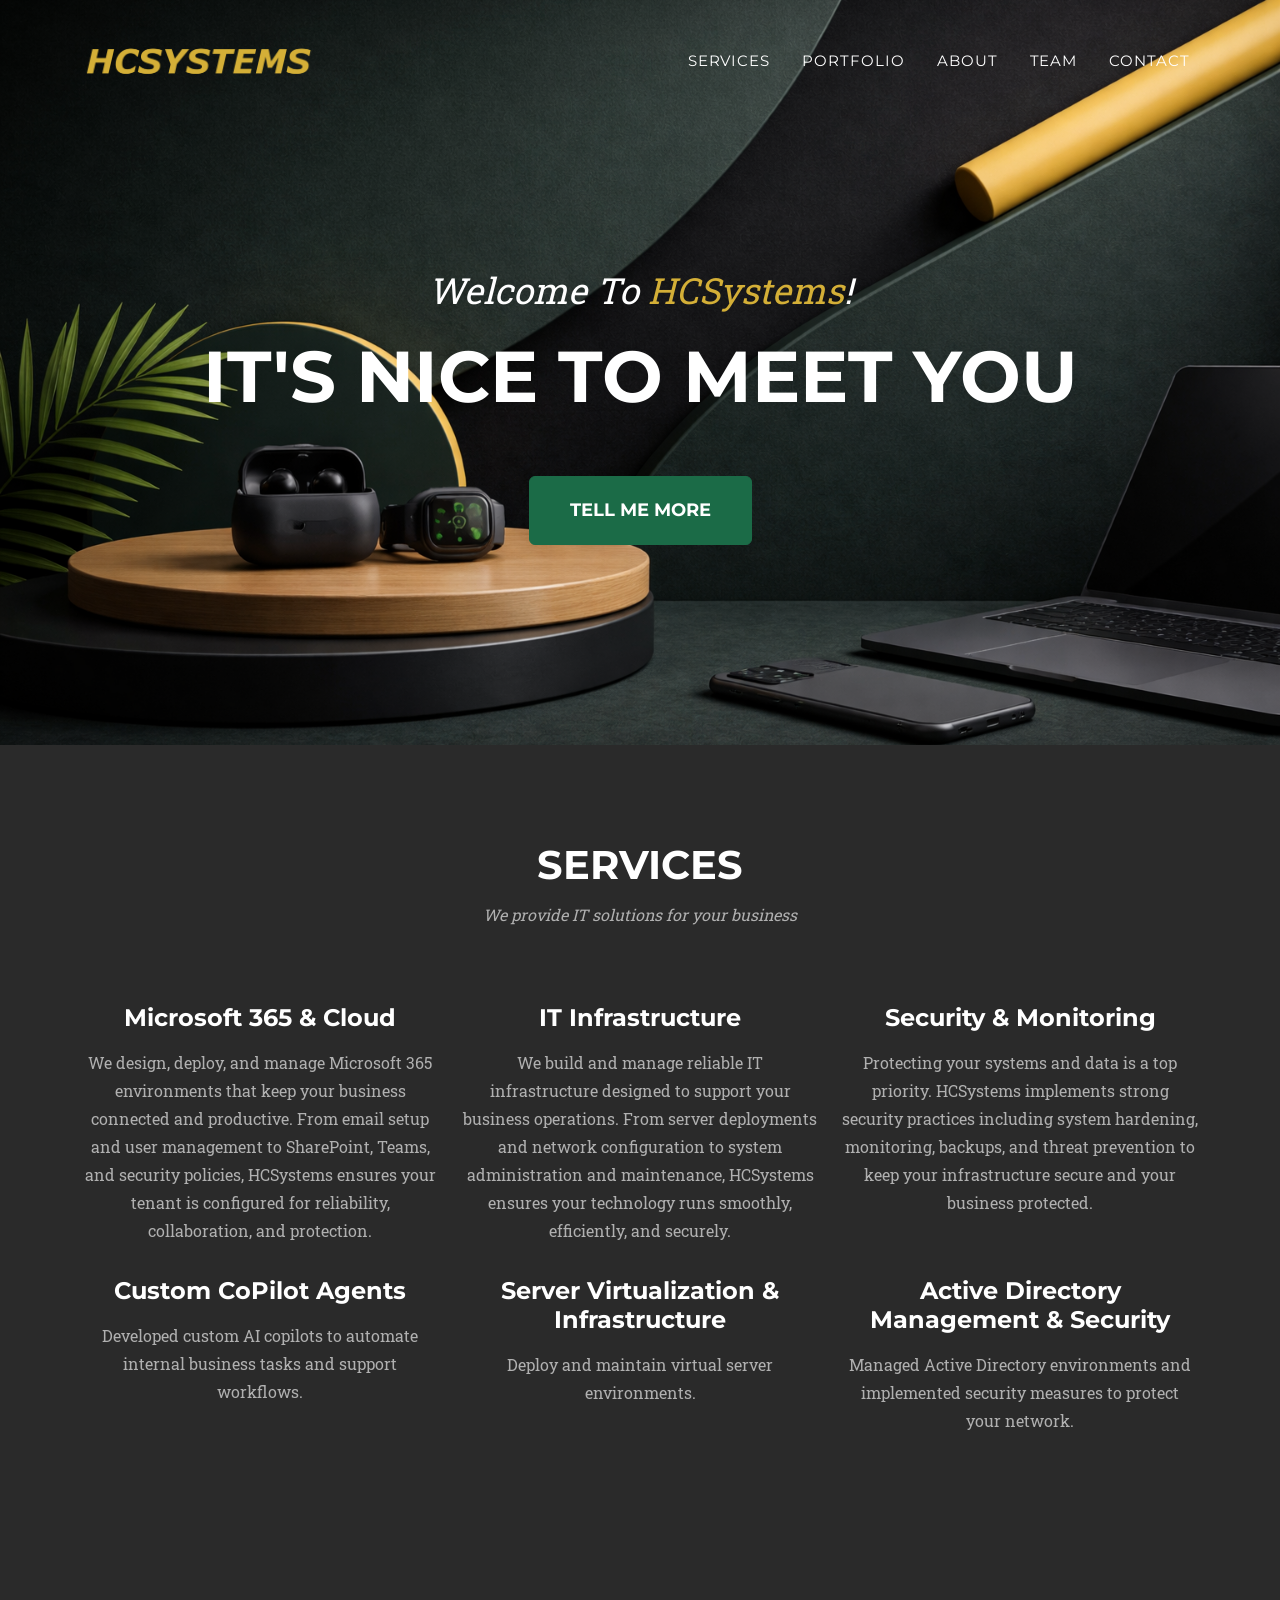
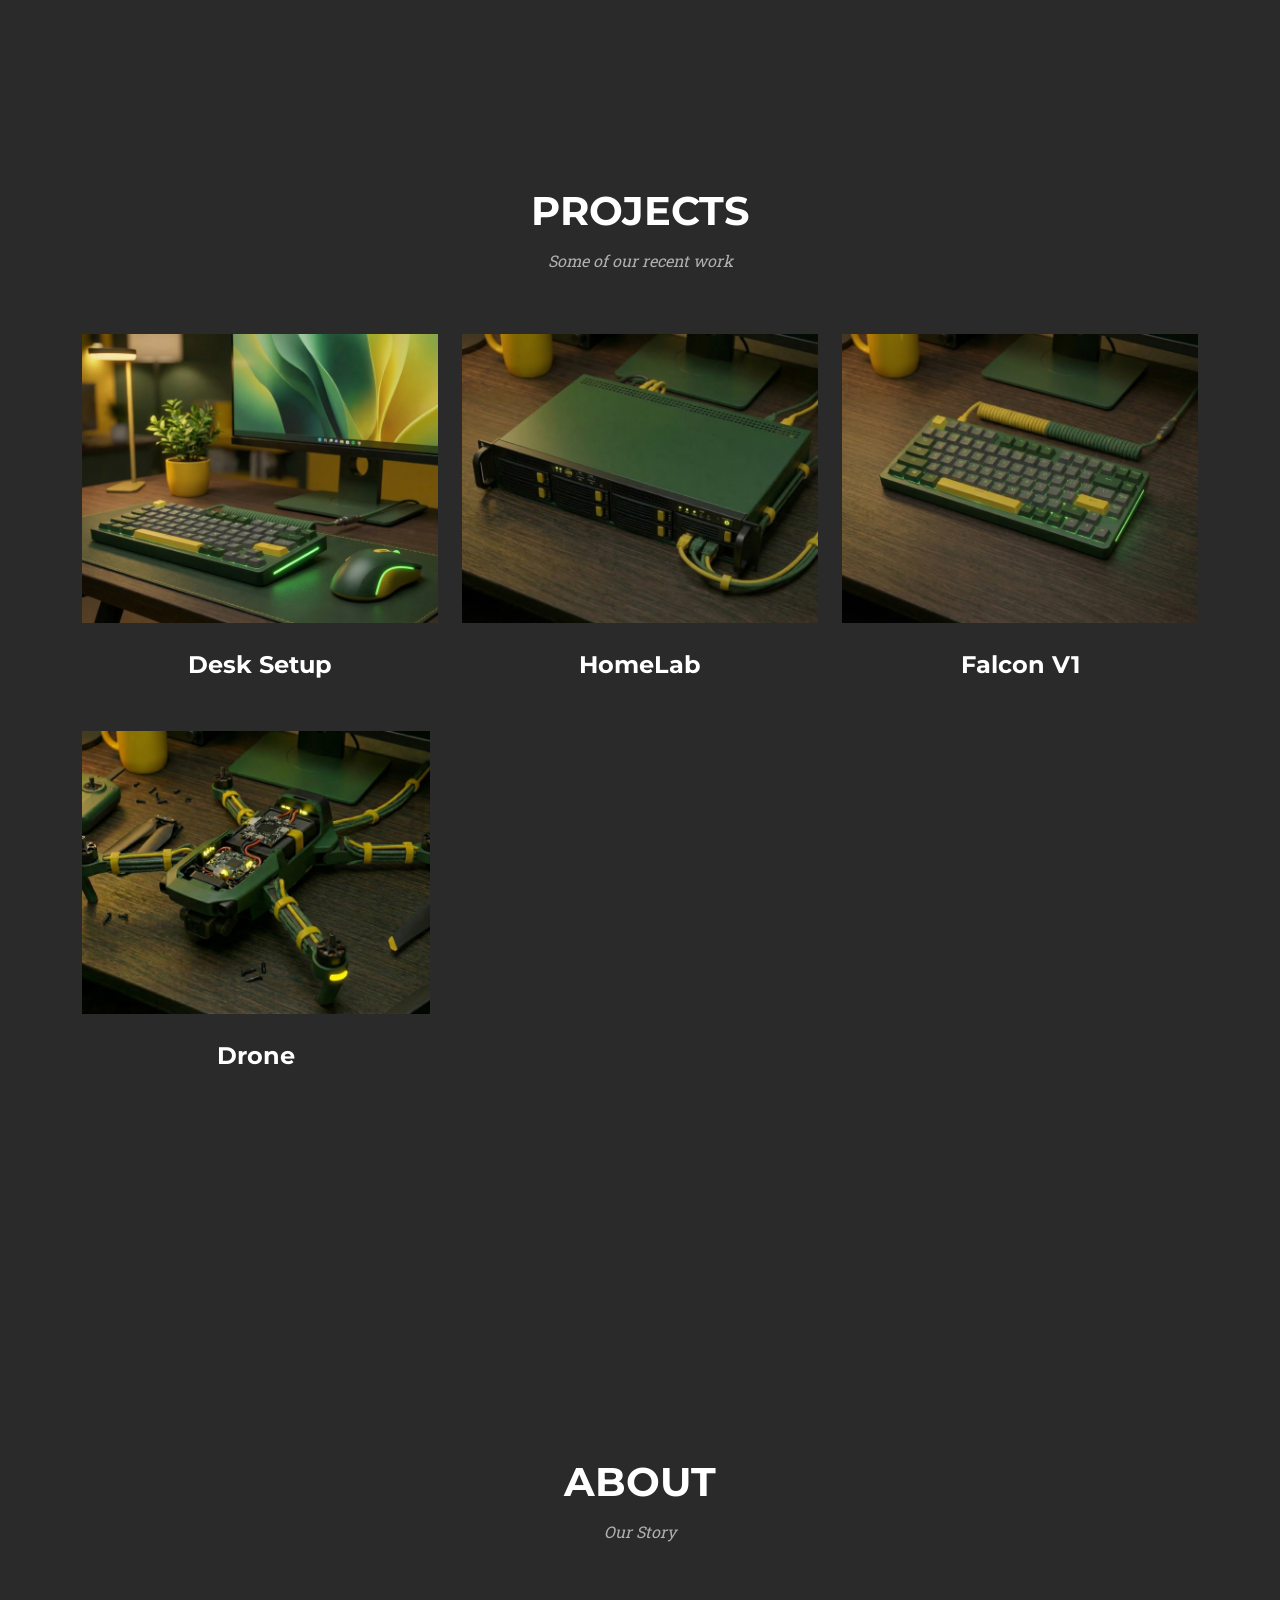
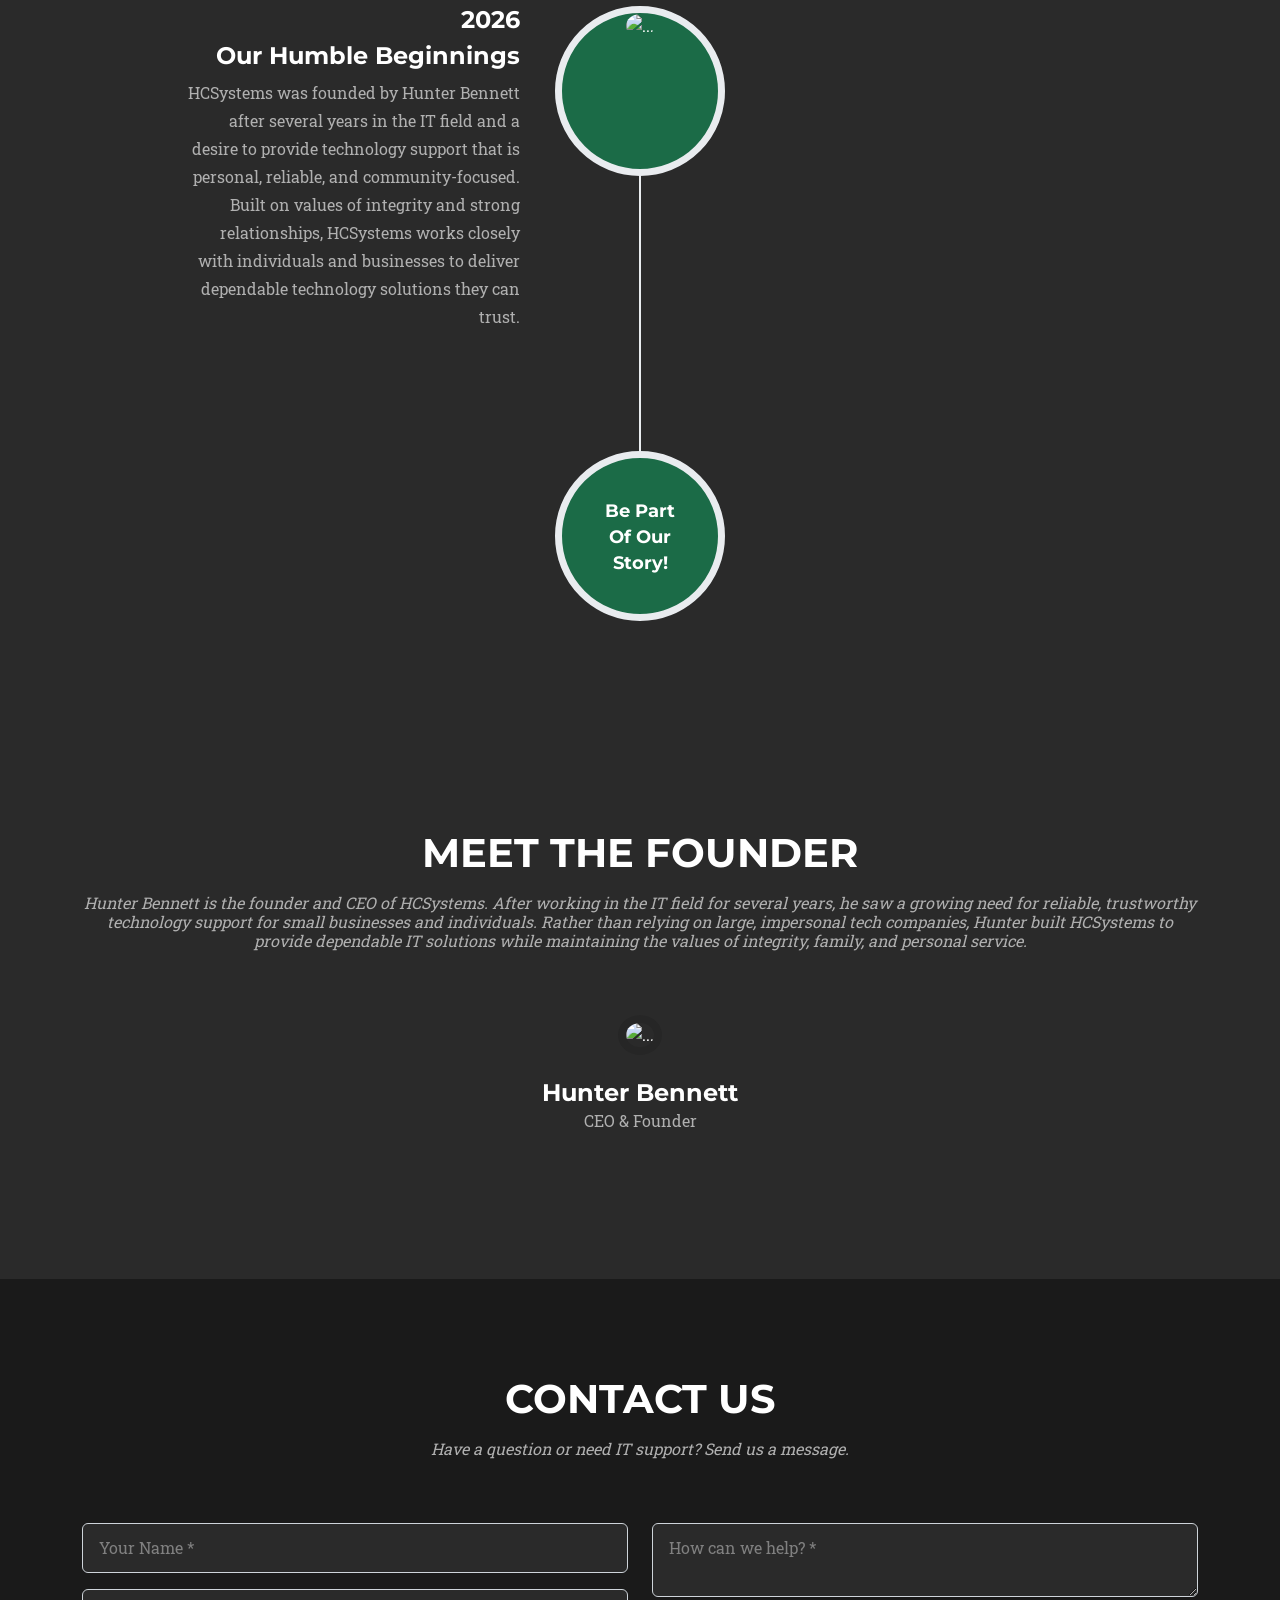
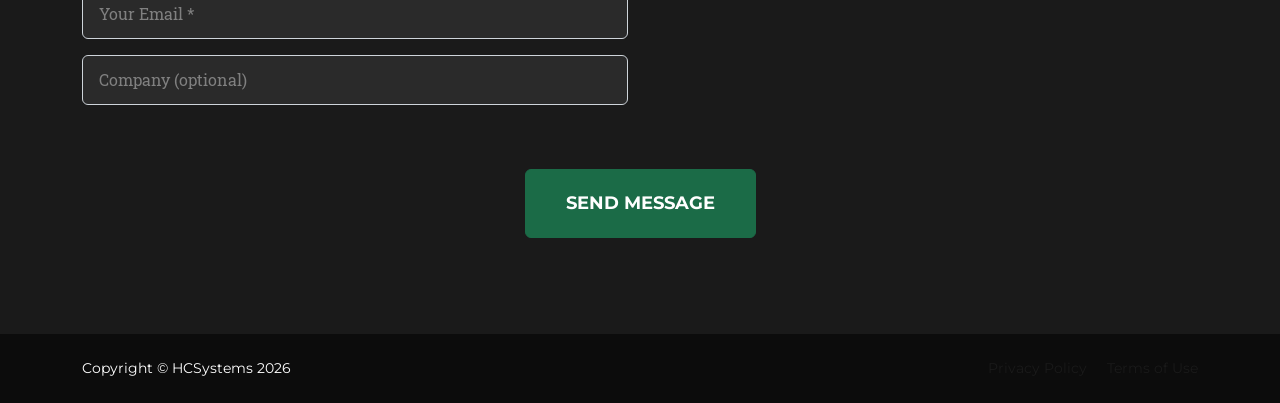
==== commit a2ca2391: "Update index.html" ====
--- a/index.html
+++ b/index.html
@@ -159,11 +159,11 @@
                         <div class="col-lg-4 col-sm-6 mb-4">
                             <!-- Portfolio item 1-->
                             <div class="portfolio-item">
-                                <a class="portfolio-link" href="Portfolio/drone.html">
-                                    <div class="portfolio-hover">
-                                        <div class="portfolio-hover-content"><i class="fas fa-plus fa-3x"></i></div>
-                                    </div>
-                                    <img class="img-fluid" src="assets/img/portfolio/Drone.png" alt="..." />
+                                <a class="portfolio-link" href="../Portfolio/drone.html">
+                                    <div class="portfolio-hover">
+                                        <div class="portfolio-hover-content"><i class="fas fa-plus fa-3x"></i></div>
+                                    </div>
+                                    <img class="img-fluid" src="assets/img/portfolio/drone.png" alt="..." />
                                 </a>
                                 <div class="portfolio-caption">
                                     <div class="portfolio-caption-heading" href="../Portfolio/drone.html">Drone</a></div>
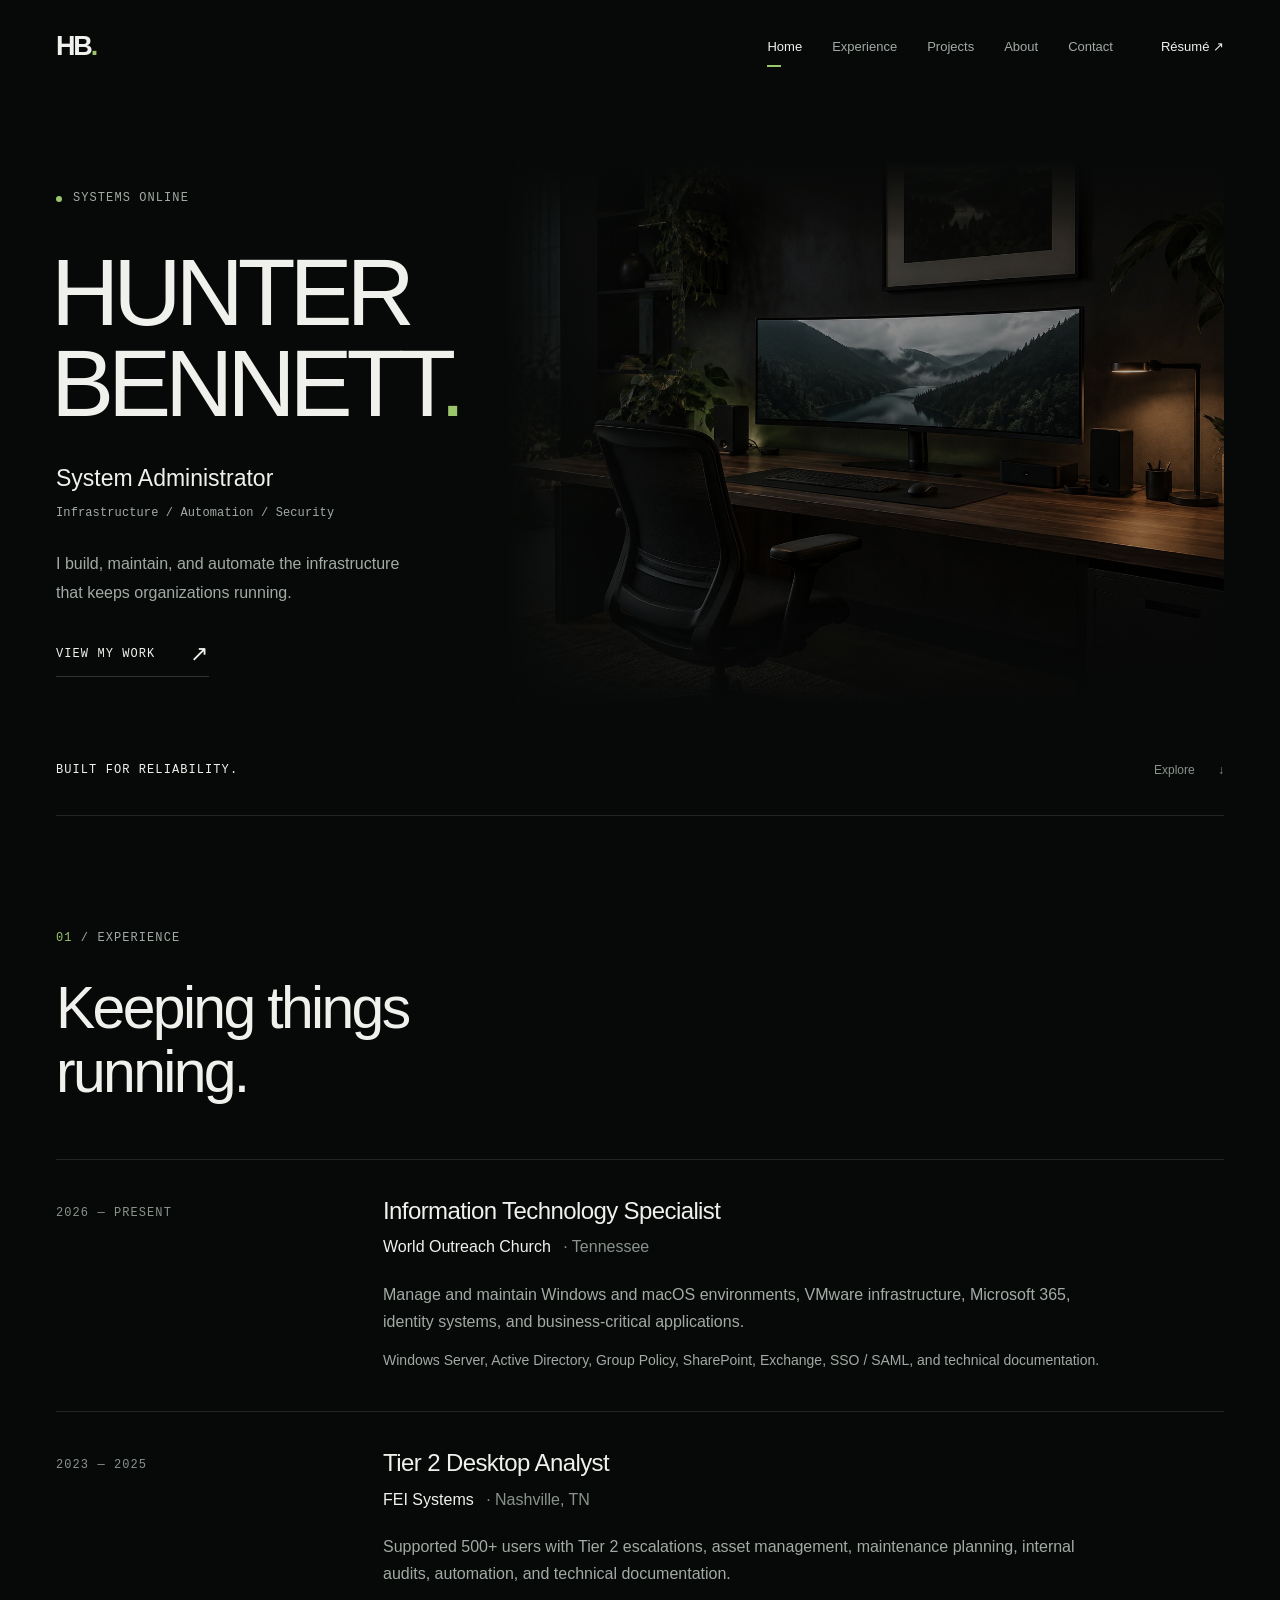
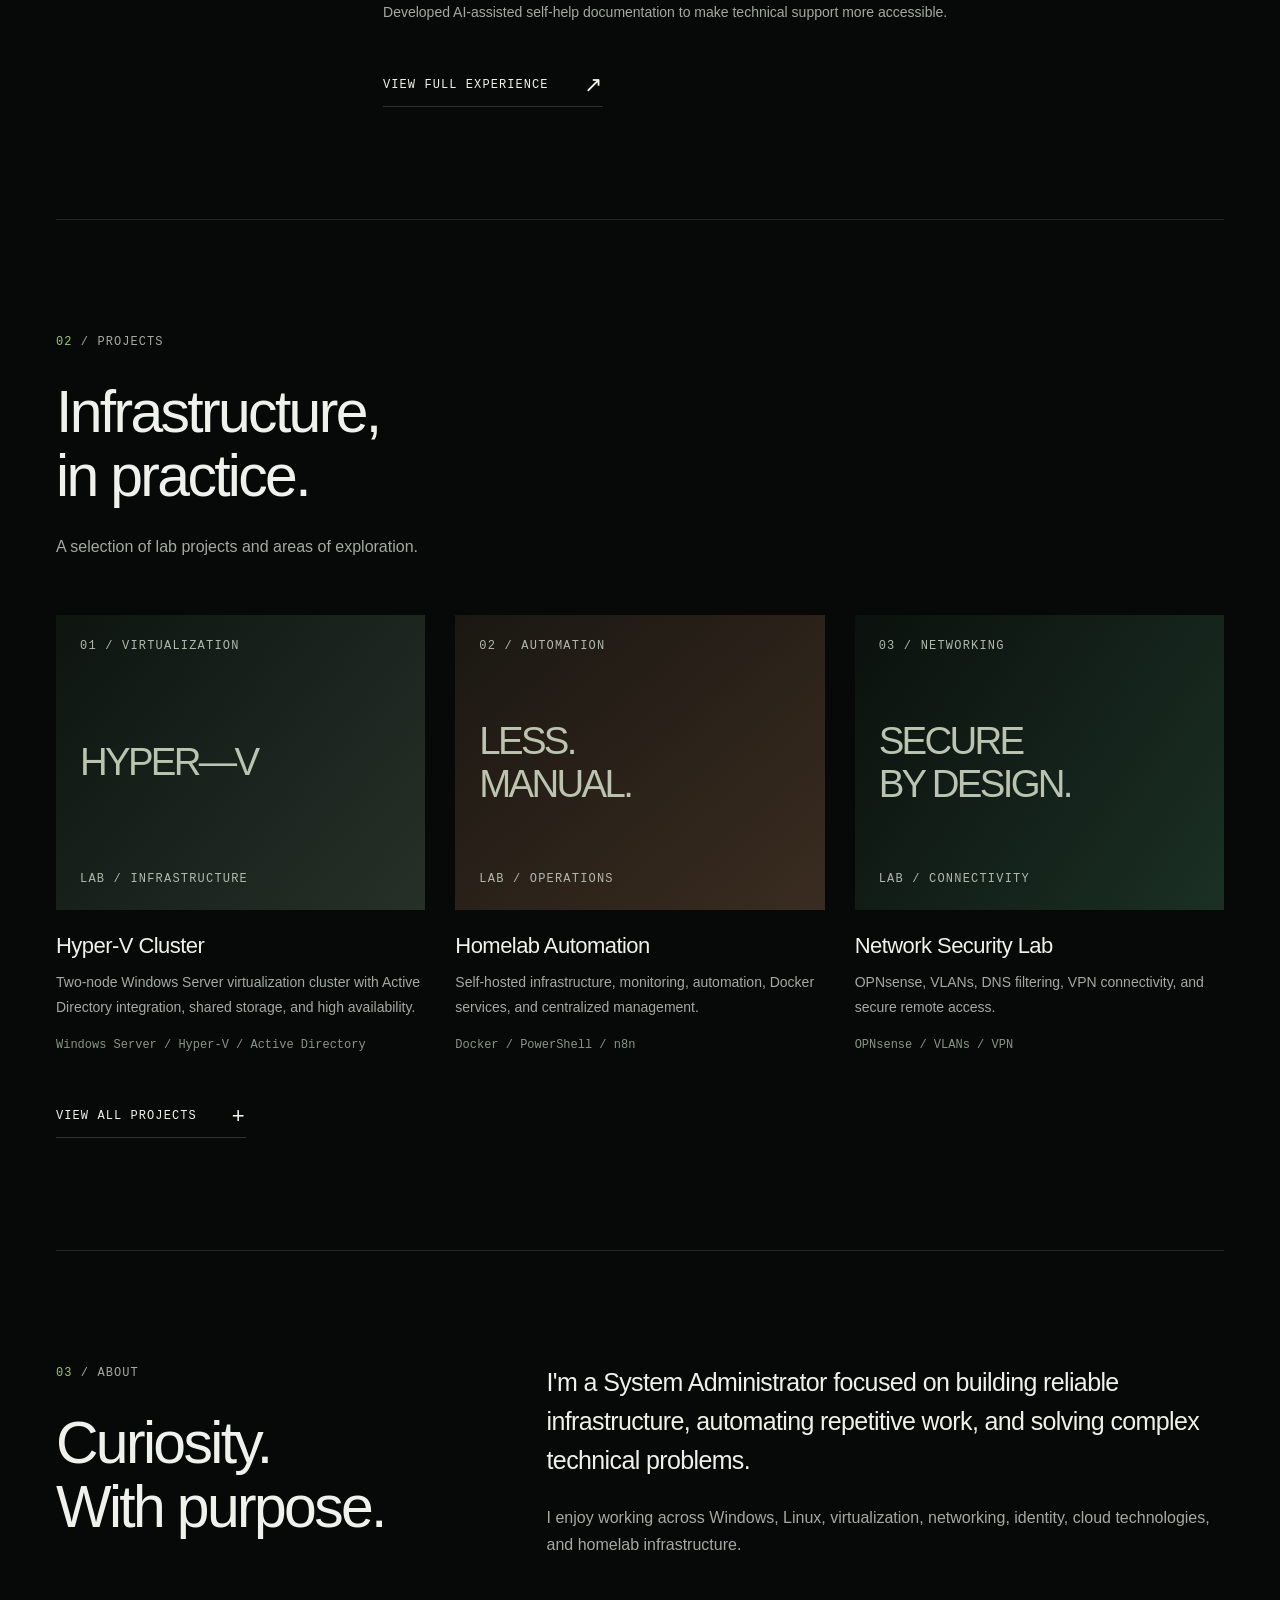
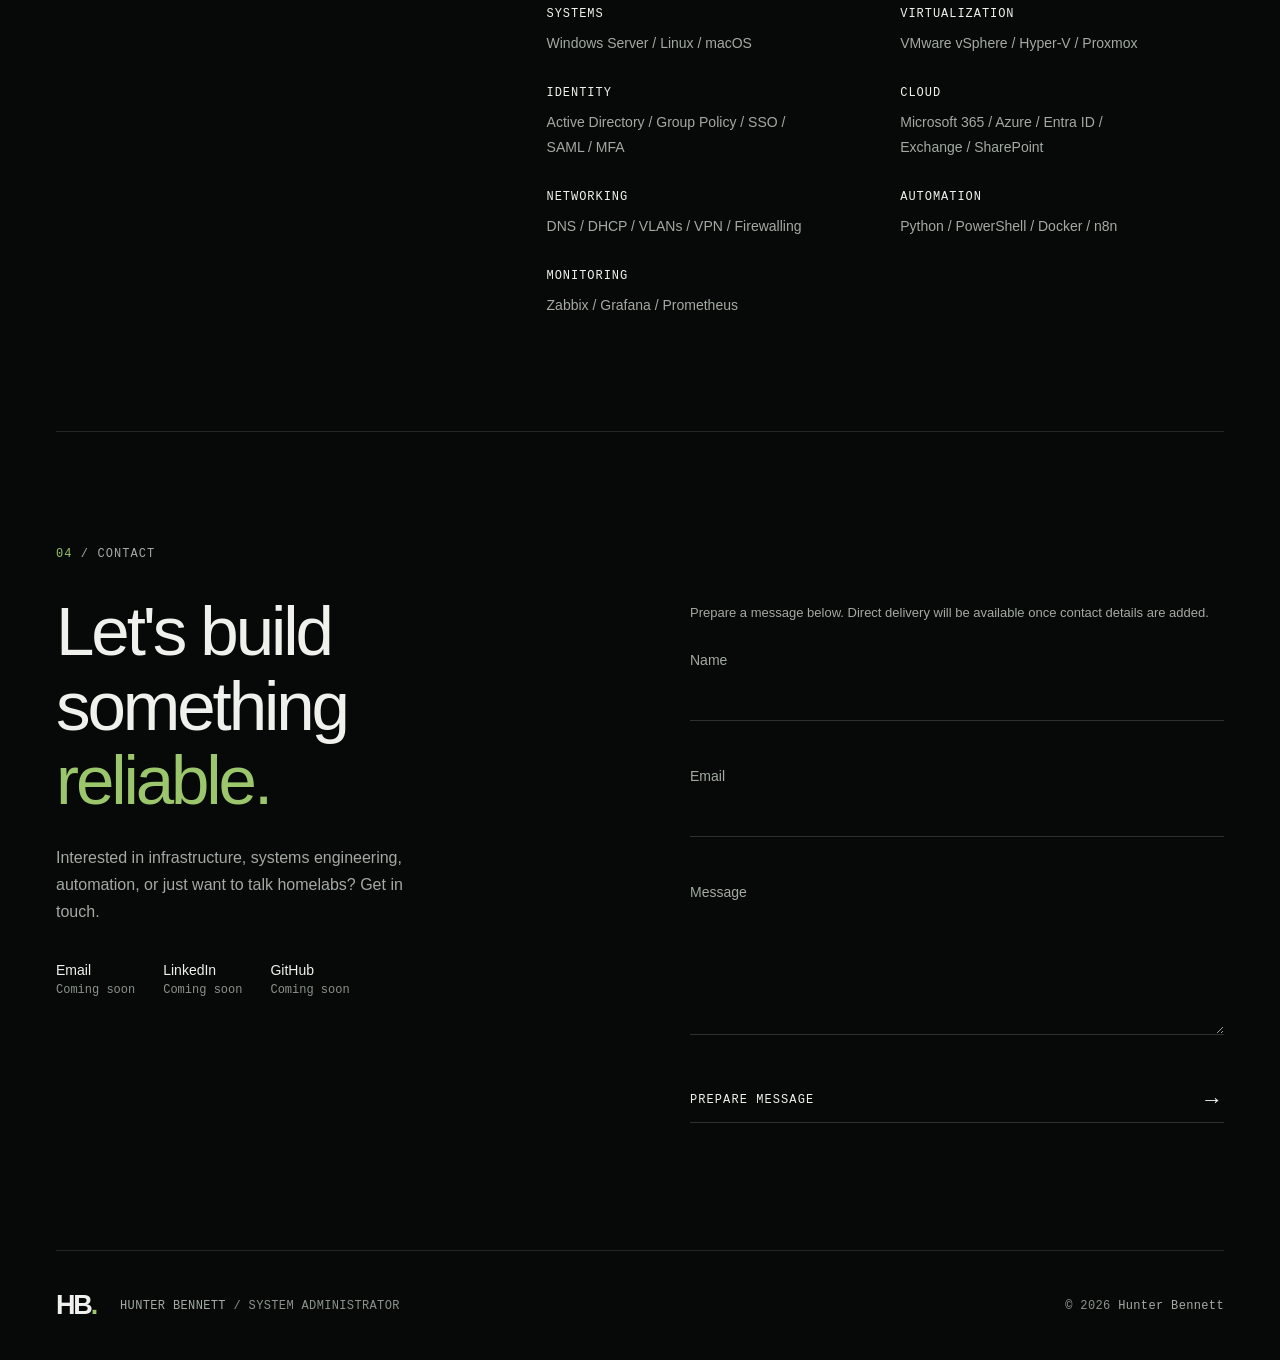
==== commit e684af85: "v2.0" ====
--- a/index.html
+++ b/index.html
@@ -1,299 +1,81 @@
-<!DOCTYPE html>
+<!doctype html>
 <html lang="en">
-    <head>
-        <meta charset="utf-8" />
-        <meta name="viewport" content="width=device-width, initial-scale=1, shrink-to-fit=no" />
-        <meta name="description" content="" />
-        <meta name="author" content="" />
-        <title>HCSYSTEMS</title>
-        <!-- Favicon-->
-        <link rel="icon" type="image/x-icon" href="assets/favicon.ico" />
-        <!-- Font Awesome icons (free version)-->
-        <script src="https://use.fontawesome.com/releases/v6.3.0/js/all.js" crossorigin="anonymous"></script>
-        <!-- Google fonts-->
-        <link href="https://fonts.googleapis.com/css?family=Montserrat:400,700" rel="stylesheet" type="text/css" />
-        <link href="https://fonts.googleapis.com/css?family=Roboto+Slab:400,100,300,700" rel="stylesheet" type="text/css" />
-        <!-- Core theme CSS (includes Bootstrap)-->
-        <link href="css/styles.css" rel="stylesheet" />
-    </head>
-    <body id="page-top">
-        <!-- Navigation-->
-        <nav class="navbar navbar-expand-lg navbar-dark fixed-top" id="mainNav">
-            <div class="container">
-                <a class="navbar-brand" href="#page-top"><img src="assets/img/brand.png" alt="..." /></a>
-                <button class="navbar-toggler" type="button" data-bs-toggle="collapse" data-bs-target="#navbarResponsive" aria-controls="navbarResponsive" aria-expanded="false" aria-label="Toggle navigation">
-                    Menu
-                    <i class="fas fa-bars ms-1"></i>
-                </button>
-                <div class="collapse navbar-collapse" id="navbarResponsive">
-                    <ul class="navbar-nav text-uppercase ms-auto py-4 py-lg-0">
-                        <li class="nav-item"><a class="nav-link" href="#services">Services</a></li>
-                        <li class="nav-item"><a class="nav-link" href="#portfolio">Portfolio</a></li>
-                        <li class="nav-item"><a class="nav-link" href="#about">About</a></li>
-                        <li class="nav-item"><a class="nav-link" href="#team">Team</a></li>
-                        <li class="nav-item"><a class="nav-link" href="#contact">Contact</a></li>
-                    </ul>
-                </div>
-            </div>
-        </nav>
-        <!-- Masthead-->
-        <header class="masthead">
-            <div class="container">
-                <div class="masthead-subheading">Welcome To <span style="color: #d4af37;">HCSystems</span>!</div>
-                <div class="masthead-heading text-uppercase">It's Nice To Meet You</div>
-                <a class="btn btn-primary btn-xl text-uppercase" href="#services">Tell Me More</a>
-            </div>
-        </header>
-        <!-- Services-->
-        <section class="page-section" id="services">
-            <div class="container">
-                <div class="text-center">
-                    <h2 class="section-heading text-uppercase">Services</h2>
-                    <h3 class="section-subheading text-muted">We provide IT solutions for your business</h3>
-                </div>
-                <div class="row text-center">
-                    <div class="col-md-4">
-                        <span class="fa-stack fa-4x">
-                            <i class="fas fa-circle fa-stack-2x text-primary"></i>
-                            <i class="fas fa-shopping-cart fa-stack-1x fa-inverse"></i>
-                        </span>
-                        <h4 class="my-3">Microsoft 365 & Cloud</h4>
-                        <p class="text-muted">
-We design, deploy, and manage Microsoft 365 environments that keep your business connected and productive. From email setup and user management to SharePoint, Teams, and security policies, HCSystems ensures your tenant is configured for reliability, collaboration, and protection.</p>
-                    </div>
-                    <div class="col-md-4">
-                        <span class="fa-stack fa-4x">
-                            <i class="fas fa-circle fa-stack-2x text-primary"></i>
-                            <i class="fas fa-laptop fa-stack-1x fa-inverse"></i>
-                        </span>
-                        <h4 class="my-3">IT Infrastructure</h4>
-                        <p class="text-muted">We build and manage reliable IT infrastructure designed to support your business operations. From server deployments and network configuration to system administration and maintenance, HCSystems ensures your technology runs smoothly, efficiently, and securely.</p>
-                    </div>
-                    <div class="col-md-4">
-                        <span class="fa-stack fa-4x">
-                            <i class="fas fa-circle fa-stack-2x text-primary"></i>
-                            <i class="fas fa-lock fa-stack-1x fa-inverse"></i>
-                        </span>
-                        <h4 class="my-3">Security & Monitoring</h4>
-                        <p class="text-muted">Protecting your systems and data is a top priority. HCSystems implements strong security practices including system hardening, monitoring, backups, and threat prevention to keep your infrastructure secure and your business protected.</p>
-                    </div>
-                    <div class="col-md-4">
-                        <span class="fa-stack fa-4x">
-                            <i class="fas fa-circle fa-stack-2x text-primary"></i>
-                            <i class="fas fa-laptop fa-stack-1x fa-inverse"></i>
-                        </span>
-                        <h4 class="my-3">Custom CoPilot Agents</h4>
-                        <p class="text-muted">Developed custom AI copilots to automate internal business tasks and support workflows.</p>
-                    </div>
-                    <div class="col-md-4">
-                        <span class="fa-stack fa-4x">
-                            <i class="fas fa-circle fa-stack-2x text-primary"></i>
-                            <i class="fas fa-laptop fa-stack-1x fa-inverse"></i>
-                        </span>
-                        <h4 class="my-3">Server Virtualization & Infrastructure</h4>
-                        <p class="text-muted">Deploy and maintain virtual server environments.</p>
-                    </div>
-                    <div class="col-md-4">
-                        <span class="fa-stack fa-4x">
-                            <i class="fas fa-circle fa-stack-2x text-primary"></i>
-                            <i class="fas fa-laptop fa-stack-1x fa-inverse"></i>
-                        </span>
-                        <h4 class="my-3">Active Directory Management & Security</h4>
-                        <p class="text-muted">Managed Active Directory environments and implemented security measures to protect your network.</p>
-                    </div>
-                </div>
-            </div>
-        </section>
-        
-        <section>
-            <div class="page-section" id="portfolio">
-                <div class="container">
-                    <div class="text-center">
-                        <h2 class="section-heading text-uppercase">Projects</h2>
-                        <h3 class="section-subheading text-muted">Some of our recent work</h3>
-                    </div>
-                    <div class="row">
-                        <div class="col-lg-4 col-sm-6 mb-4">
-                            <!-- Portfolio item 1-->
-                            <div class="portfolio-item">
-                                <a class="portfolio-link" href="Portfolio/Desk.html">
-                                    <div class="portfolio-hover">
-                                        <div class="portfolio-hover-content"><i class="fas fa-plus fa-3x"></i></div>
-                                    </div>
-                                    <img class="img-fluid" src="assets/img/portfolio/Desktop.png" alt="..." />
-                                </a>
-                                <div class="portfolio-caption">
-                                    <div class="portfolio-caption-heading" href="../Portfolio/desk.html">Desk Setup</a></div>
-                                </div>
-                            </div>
-                        </div>
-                        <div class="col-lg-4 col-sm-6 mb-4">
-                            <!-- Portfolio item 2-->
-                            <div class="portfolio-item">
-                                <a class="portfolio-link" data-bs-toggle="modal" href="../Portfolio/homelab.html">
-                                    <div class="portfolio-hover">
-                                        <div class="portfolio-hover-content"><i class="fas fa-plus fa-3x"></i></div>
-                                    </div>
-                                    <img class="img-fluid" src="assets/img/portfolio/Homelab.png" alt="..." />
-                                </a>
-                                <div class="portfolio-caption">
-                                    <div class="portfolio-caption-heading" ref="Portfolio/homelab.html">HomeLab</div>
-                                </div>
-                            </div>
-                        </div>
-                        <div class="col-lg-4 col-sm-6 mb-4">
-                            <!-- Portfolio item 3-->
-                            <div class="portfolio-item">
-                                <a class="portfolio-link" data-bs-toggle="modal" href="../Portfolio/Falconv1.html">
-                                    <div class="portfolio-hover">
-                                        <div class="portfolio-hover-content"><i class="fas fa-plus fa-3x"></i></div>
-                                    </div>
-                                    <img class="img-fluid" src="assets/img/portfolio/keyboard.png" alt="..." />
-                                </a>
-                                <div class="portfolio-caption">
-                                    <div class="portfolio-caption-heading">Falcon V1</div>
-                                </div>
-                            </div>
-                        </div>
-                        <div class="row">
-                        <div class="col-lg-4 col-sm-6 mb-4">
-                            <!-- Portfolio item 1-->
-                            <div class="portfolio-item">
-                                <a class="portfolio-link" href="../Portfolio/drone.html">
-                                    <div class="portfolio-hover">
-                                        <div class="portfolio-hover-content"><i class="fas fa-plus fa-3x"></i></div>
-                                    </div>
-                                    <img class="img-fluid" src="assets/img/portfolio/drone.png" alt="..." />
-                                </a>
-                                <div class="portfolio-caption">
-                                    <div class="portfolio-caption-heading" href="../Portfolio/drone.html">Drone</a></div>
-                                </div>
-                            </div>
-                        </div>
-                    </div>
-                </div>
-            </div>
-        </section>
-
-        <!-- About-->
-        <section class="page-section" id="about">
-            <div class="container">
-                <div class="text-center">
-                    <h2 class="section-heading text-uppercase">About</h2>
-                    <h3 class="section-subheading text-muted">Our Story</h3>
-                </div>
-                <ul class="timeline">
-                    <li>
-                        <div class="timeline-image"><img class="rounded-circle img-fluid" src="assets/img/about/1.jpg" alt="..." /></div>
-                        <div class="timeline-panel">
-                            <div class="timeline-heading">
-                                <h4>2026</h4>
-                                <h4 class="subheading">Our Humble Beginnings</h4>
-                            </div>
-                            <div class="timeline-body"><p class="text-muted">HCSystems was founded by Hunter Bennett after several years in the IT field and a desire to provide technology support that is personal, reliable, and community-focused. Built on values of integrity and strong relationships, HCSystems works closely with individuals and businesses to deliver dependable technology solutions they can trust.</p></div>
-                        </div>
-                    </li>
-                    <li class="timeline-inverted">
-                        <div class="timeline-image">
-                            <h4>
-                                Be Part
-                                <br />
-                                Of Our
-                                <br />
-                                Story!
-                            </h4>
-                        </div>
-                    </li>
-                </ul>
-            </div>
-        </section>
-        <!-- Team-->
-        <section class="page-section bg-light" id="team">
-            <div class="container">
-                <div class="text-center">
-                    <h2 class="section-heading text-uppercase">Meet the founder</h2>
-                    <h3 class="section-subheading text-muted">Hunter Bennett is the founder and CEO of HCSystems. After working in the IT field for several years, he saw a growing need for reliable, trustworthy technology support for small businesses and individuals.
-Rather than relying on large, impersonal tech companies, Hunter built HCSystems to provide dependable IT solutions while maintaining the values of integrity, family, and personal service.</h3>
-                </div>
-                <div class="row justify-content-center">
-                    <div class="col-lg-4">
-                        <div class="team-member">
-                            <img class="mx-auto rounded-circle" src="assets/img/team/.jpg" alt="..." />
-                            <h4>Hunter Bennett</h4>
-                            <p class="text-muted">CEO & Founder</p>
-                        </div>
-                    </div>
-                </div>
-                
-            </div>
-        </section>
-        <!-- Clients-->
-        <!-- Contact-->
-        <section class="page-section" id="contact">
-<div class="container">
-
-<div class="text-center">
-<h2 class="section-heading text-uppercase">Contact Us</h2>
-<h3 class="section-subheading text-muted">Have a question or need IT support? Send us a message.</h3>
-</div>
-
-<form action="https://formspree.io/f/mjgawoke" method="POST">
-
-<div class="row align-items-stretch mb-5">
-
-<div class="col-md-6">
-<div class="form-group mb-3">
-<input class="form-control" name="name" type="text" placeholder="Your Name *" required>
-</div>
-
-<div class="form-group mb-3">
-<input class="form-control" name="email" type="email" placeholder="Your Email *" required>
-</div>
-
-<div class="form-group mb-3">
-<input class="form-control" name="company" type="text" placeholder="Company (optional)">
-</div>
-</div>
-
-<div class="col-md-6">
-<div class="form-group form-group-textarea mb-md-0">
-<textarea class="form-control" name="message" placeholder="How can we help? *" required></textarea>
-</div>
-</div>
-
-</div>
-
-<div class="text-center">
-<button class="btn btn-primary btn-xl text-uppercase" type="submit">
-Send Message
-</button>
-</div>
-
-</form>
-
-</div>
-</section>
-        <footer class="footer py-4">
-            <div class="container">
-                <div class="row align-items-center">
-                    <div class="col-lg-4 text-lg-start">Copyright &copy; HCSystems 2026</div>
-                    <div class="col-lg-4 my-3 my-lg-0">
-                    </div>
-                    <div class="col-lg-4 text-lg-end">
-                        <a class="link-dark text-decoration-none me-3" href="#!">Privacy Policy</a>
-                        <a class="link-dark text-decoration-none" href="#!">Terms of Use</a>
-                    </div>
-                </div>
-            </div>
-        </footer>
-        <!-- Bootstrap core JS-->
-        <script src="https://cdn.jsdelivr.net/npm/bootstrap@5.2.3/dist/js/bootstrap.bundle.min.js"></script>
-        <!-- Core theme JS-->
-        <script src="js/scripts.js"></script>
-        <!-- * * * * * * * * * * * * * * * * * * * * * * * * * * * * * * * * * * * * * * * *-->
-        <!-- * *                               SB Forms JS                               * *-->
-        <!-- * * Activate your form at https://startbootstrap.com/solution/contact-forms * *-->
-        <!-- * * * * * * * * * * * * * * * * * * * * * * * * * * * * * * * * * * * * * * * *-->
-        <script src="https://cdn.startbootstrap.com/sb-forms-latest.js"></script>
-    </body>
+<head>
+  <meta charset="utf-8">
+  <meta name="viewport" content="width=device-width, initial-scale=1">
+  <title>Hunter Bennett | System Administrator</title>
+  <meta name="description" content="Hunter Bennett — System Administrator specializing in infrastructure, virtualization, automation, identity, networking, and Microsoft technologies.">
+  <meta name="theme-color" content="#070908">
+  <meta property="og:type" content="website">
+  <meta property="og:title" content="Hunter Bennett | System Administrator">
+  <meta property="og:description" content="Reliable infrastructure. Thoughtful automation. Explore Hunter Bennett’s experience, projects, and technical practice.">
+  <meta name="twitter:card" content="summary">
+  <link rel="icon" type="image/svg+xml" href="assets/icons/favicon.svg">
+  <link rel="stylesheet" href="css/style.css">
+  <script src="js/main.js" defer></script>
+</head>
+<body>
+  <a class="skip-link" href="#main">Skip to content</a>
+  <header class="site-header">
+    <div class="container nav-layout">
+      <a class="wordmark" href="#home" aria-label="Hunter Bennett home">HB<span>.</span></a>
+      <button class="menu-toggle" aria-expanded="false" aria-controls="navigation" hidden>Menu <span aria-hidden="true">☰</span></button>
+      <nav id="navigation" aria-label="Main navigation">
+        <a href="#home" aria-current="location">Home</a><a href="#experience">Experience</a><a href="#projects">Projects</a><a href="#about">About</a><a href="#contact">Contact</a>
+        <a class="resume-link" href="resume.html">Résumé <span aria-hidden="true">↗</span></a>
+      </nav>
+    </div>
+  </header>
+  <main id="main">
+    <section class="hero container" id="home" aria-labelledby="hero-title">
+      <div class="hero-copy">
+        <p class="eyebrow status"><span aria-hidden="true"></span> Systems online</p>
+        <h1 id="hero-title">HUNTER<br>BENNETT<span>.</span></h1>
+        <p class="role">System Administrator</p>
+        <p class="focus">Infrastructure / Automation / Security</p>
+        <p class="intro">I build, maintain, and automate the infrastructure that keeps organizations running.</p>
+        <a class="text-link" href="#projects">View my work <span aria-hidden="true">↗</span></a>
+      </div>
+      <div class="hero-visual"><img src="assets/images/workstation.jpg" alt="A quiet dark workstation with walnut surfaces, green plants, and warm ambient lighting" width="1536" height="1024" fetchpriority="high"></div>
+      <div class="hero-bottom"><span class="eyebrow">Built for reliability.</span><a href="#experience" aria-label="Scroll to experience">Explore <span aria-hidden="true">↓</span></a></div>
+    </section>
+    <section class="section container" id="experience" aria-labelledby="experience-title">
+      <div class="section-heading reveal"><p class="eyebrow"><span>01</span> / Experience</p><h2 id="experience-title">Keeping things<br>running.</h2></div>
+      <div class="experience-list">
+        <article class="job reveal"><p class="date">2026 — PRESENT</p><div><h3>Information Technology Specialist</h3><p class="company">World Outreach Church <span>· Tennessee</span></p><p>Manage and maintain Windows and macOS environments, VMware infrastructure, Microsoft 365, identity systems, and business-critical applications.</p><p class="job-detail">Windows Server, Active Directory, Group Policy, SharePoint, Exchange, SSO / SAML, and technical documentation.</p></div></article>
+        <article class="job reveal"><p class="date">2023 — 2025</p><div><h3>Tier 2 Desktop Analyst</h3><p class="company">FEI Systems <span>· Nashville, TN</span></p><p>Supported 500+ users with Tier 2 escalations, asset management, maintenance planning, internal audits, automation, and technical documentation.</p><p class="job-detail">Developed AI-assisted self-help documentation to make technical support more accessible.</p></div></article>
+      </div>
+      <a class="text-link section-link" href="resume.html">View full experience <span aria-hidden="true">↗</span></a>
+    </section>
+    <section class="section container" id="projects" aria-labelledby="projects-title">
+      <div class="section-heading reveal"><p class="eyebrow"><span>02</span> / Projects</p><h2 id="projects-title">Infrastructure,<br>in practice.</h2><p class="section-note">A selection of lab projects and areas of exploration.</p></div>
+      <div class="project-grid">
+        <!-- Replace these intentionally abstract image placeholders with real project photographs. Future case studies can link from each project title. -->
+        <article class="project reveal"><div class="project-image cluster" role="img" aria-label="Abstract placeholder for a Hyper-V server cluster photograph"><span>01 / VIRTUALIZATION</span><b aria-hidden="true">HYPER—V</b><small>LAB / INFRASTRUCTURE</small></div><h3>Hyper-V Cluster</h3><p>Two-node Windows Server virtualization cluster with Active Directory integration, shared storage, and high availability.</p><p class="project-meta">Windows Server / Hyper-V / Active Directory</p></article>
+        <article class="project reveal"><div class="project-image automation" role="img" aria-label="Abstract placeholder for a homelab workstation photograph"><span>02 / AUTOMATION</span><b aria-hidden="true">LESS.<br>MANUAL.</b><small>LAB / OPERATIONS</small></div><h3>Homelab Automation</h3><p>Self-hosted infrastructure, monitoring, automation, Docker services, and centralized management.</p><p class="project-meta">Docker / PowerShell / n8n</p></article>
+        <article class="project reveal"><div class="project-image network" role="img" aria-label="Abstract placeholder for a network equipment photograph"><span>03 / NETWORKING</span><b aria-hidden="true">SECURE<br>BY DESIGN.</b><small>LAB / CONNECTIVITY</small></div><h3>Network Security Lab</h3><p>OPNsense, VLANs, DNS filtering, VPN connectivity, and secure remote access.</p><p class="project-meta">OPNsense / VLANs / VPN</p></article>
+      </div>
+      <details class="more-projects"><summary class="text-link">View all projects <span aria-hidden="true">+</span></summary><div class="other-projects"><article><h3>Monitoring Stack</h3><p>Zabbix / Grafana / Prometheus</p></article><article><h3>Automation Platform</h3><p>Python / PowerShell / n8n</p></article><article><h3>Self-Hosted Services</h3><p>Docker / Linux / Proxmox</p></article></div></details>
+    </section>
+    <section class="section container about-section" id="about" aria-labelledby="about-title">
+      <div class="section-heading reveal"><p class="eyebrow"><span>03</span> / About</p><h2 id="about-title">Curiosity.<br>With purpose.</h2></div>
+      <div class="about-content reveal"><p class="about-lead">I'm a System Administrator focused on building reliable infrastructure, automating repetitive work, and solving complex technical problems.</p><p>I enjoy working across Windows, Linux, virtualization, networking, identity, cloud technologies, and homelab infrastructure.</p>
+        <dl class="skills"><div><dt>Systems</dt><dd>Windows Server / Linux / macOS</dd></div><div><dt>Virtualization</dt><dd>VMware vSphere / Hyper-V / Proxmox</dd></div><div><dt>Identity</dt><dd>Active Directory / Group Policy / SSO / SAML / MFA</dd></div><div><dt>Cloud</dt><dd>Microsoft 365 / Azure / Entra ID / Exchange / SharePoint</dd></div><div><dt>Networking</dt><dd>DNS / DHCP / VLANs / VPN / Firewalling</dd></div><div><dt>Automation</dt><dd>Python / PowerShell / Docker / n8n</dd></div><div><dt>Monitoring</dt><dd>Zabbix / Grafana / Prometheus</dd></div></dl>
+      </div>
+    </section>
+    <section class="section container" id="contact" aria-labelledby="contact-title">
+      <p class="eyebrow reveal"><span>04</span> / Contact</p>
+      <div class="contact-layout"><div class="reveal"><h2 id="contact-title">Let's build<br>something<br><em>reliable.</em></h2><p>Interested in infrastructure, systems engineering, automation, or just want to talk homelabs? Get in touch.</p><ul class="social-links" aria-label="Contact channels"><li>Email <span>Coming soon</span></li><li>LinkedIn <span>Coming soon</span></li><li>GitHub <span>Coming soon</span></li></ul></div>
+      <form id="contact-form" class="contact-form reveal" novalidate>
+        <p id="form-note" class="form-note">Prepare a message below. Direct delivery will be available once contact details are added.</p>
+        <div class="field"><label for="name">Name</label><input id="name" name="name" autocomplete="name" required maxlength="100" aria-describedby="name-error"><p class="error" id="name-error"></p></div>
+        <div class="field"><label for="email">Email</label><input id="email" name="email" type="email" autocomplete="email" required maxlength="254" aria-describedby="email-error"><p class="error" id="email-error"></p></div>
+        <div class="field"><label for="message">Message</label><textarea id="message" name="message" rows="4" required minlength="10" maxlength="5000" aria-describedby="message-error"></textarea><p class="error" id="message-error"></p></div>
+        <button class="text-link" type="submit">Prepare message <span aria-hidden="true">→</span></button><p id="form-status" role="status" aria-live="polite"></p><a id="download-message" class="text-link" hidden download="message-to-hunter.txt">Download message <span aria-hidden="true">↓</span></a>
+        <noscript><p>Message preparation requires JavaScript. Contact details are not yet available.</p></noscript>
+      </form></div>
+    </section>
+  </main>
+  <footer class="container"><a href="#home" class="wordmark" aria-label="Back to top">HB<span>.</span></a><p>Hunter Bennett <span>/ System Administrator</span></p><p class="copyright">© <span id="year">2026</span> Hunter Bennett</p></footer>
+</body>
 </html>
--- a/css/style.css
+++ b/css/style.css
@@ -0,0 +1,36 @@
+/* 1. Variables */
+:root{--bg:#070908;--bg-secondary:#0a0d0b;--surface:#0f1310;--text:#f0f1ed;--text-secondary:#a2aaa3;--text-muted:#89938b;--border:#202620;--border-light:#2c332d;--green:#9bc66b;--green-muted:#6f8f51;--green-dark:#26351f;--walnut:#654936;--sans:Arial,Helvetica,sans-serif;--mono:Consolas,'Courier New',monospace;--width:1400px}
+/* 2. Reset */
+*,*::before,*::after{box-sizing:border-box}body,h1,h2,h3,p,dl,dd{margin:0}button,input,textarea{font:inherit}img{display:block;max-width:100%}button,a,input,textarea{-webkit-tap-highlight-color:transparent}[hidden]{display:none!important}
+/* 3. Base */
+html{scroll-behavior:smooth;scroll-padding-top:110px}body{background:var(--bg);color:var(--text);font:16px/1.7 var(--sans)}a{color:inherit;text-decoration:none}button{color:inherit;cursor:pointer}a,button{touch-action:manipulation}a:hover{color:var(--green)}::selection{background:var(--green-dark);color:var(--text)}:focus-visible{outline:2px solid var(--green);outline-offset:6px}.container{width:calc(100% - 112px);max-width:var(--width);margin-inline:auto}.section{padding-block:112px;border-top:1px solid var(--border)}.skip-link{position:fixed;z-index:100;top:12px;left:12px;padding:10px 18px;background:var(--text);color:var(--bg);transform:translateY(-150%)}.skip-link:focus{transform:none}
+/* 4. Typography */
+h1,h2,h3{font-weight:500;line-height:1.08;letter-spacing:-.045em}h2{font-size:clamp(38px,4.6vw,68px)}h3{font-size:24px;letter-spacing:-.025em}p{color:var(--text-secondary)}.eyebrow,.date,.project-meta{font-family:var(--mono);font-size:12px;letter-spacing:.09em}.eyebrow{text-transform:uppercase}.eyebrow>span{color:var(--green)}.text-link{display:inline-flex;align-items:center;gap:35px;min-height:44px;border:0;border-bottom:1px solid var(--border-light);background:transparent;padding:8px 0;font:12px/1.5 var(--mono);letter-spacing:.09em;text-transform:uppercase}.text-link span{font:22px var(--sans);transition:transform .25s}.text-link:hover{color:var(--green);border-color:var(--green-muted)}.text-link:hover span{transform:translate(3px,-2px)}.section-heading{margin-bottom:55px}.section-heading .eyebrow{margin-bottom:28px}.section-note{margin-top:25px;max-width:390px}
+/* 5. Navigation */
+.site-header{position:sticky;top:0;z-index:20;transition:background .25s,border-color .25s;border-bottom:1px solid transparent;background:var(--bg)}.site-header.scrolled{background:rgba(7,9,8,.94);backdrop-filter:blur(14px);border-color:var(--border)}.nav-layout{min-height:94px;display:flex;justify-content:space-between;align-items:center;gap:24px}.wordmark{font-size:27px;font-weight:700;letter-spacing:-.08em}.wordmark span{color:var(--green)}nav{display:flex;gap:30px;align-items:center}nav a{font-size:13px;color:var(--text-secondary);padding-block:12px;position:relative}nav a[aria-current]{color:var(--text)}nav a[aria-current]::after{content:'';position:absolute;bottom:3px;left:0;width:14px;height:2px;background:var(--green)}nav .resume-link{color:var(--text);margin-left:18px}.menu-toggle{background:none;border:1px solid var(--border-light);padding:8px 12px;font-size:14px}
+.menu-toggle{display:none}
+/* 6. Hero */
+.hero{position:relative;min-height:720px;display:grid;grid-template-columns:44% 56%;align-items:center;padding-block:65px 110px}.hero-copy{position:relative;z-index:2}.status{display:flex;align-items:center;gap:11px;margin-bottom:38px}.status span{height:6px;width:6px;background:var(--green);border-radius:50%}h1{font-size:clamp(60px,7.4vw,110px);line-height:.96;letter-spacing:-.065em;margin-left:-5px}h1 span{color:var(--green)}.role{font-size:23px;color:var(--text);margin-top:30px}.focus{font:12px/1.7 var(--mono);margin-top:5px;letter-spacing:.01em}.intro{max-width:350px;margin-block:27px 25px;line-height:1.8}.hero-visual{align-self:stretch;position:relative;margin-left:-65px;min-height:510px;overflow:hidden}.hero-visual img{width:100%;height:100%;object-fit:cover;object-position:58% center;filter:brightness(.7) saturate(.7)}.hero-visual::after{content:'';position:absolute;inset:0;background:linear-gradient(90deg,var(--bg),transparent 30%),linear-gradient(0deg,var(--bg),transparent 25%,transparent 85%,var(--bg));pointer-events:none}.hero-bottom{position:absolute;bottom:35px;left:0;right:0;display:flex;justify-content:space-between;align-items:center}.hero-bottom a{font-size:12px;color:var(--text-muted)}.hero-bottom a span{margin-left:20px}
+/* 7. Experience */
+.job{display:grid;grid-template-columns:28% 1fr;padding:38px 0;border-top:1px solid var(--border)}.date{padding-top:5px;color:var(--text-muted)}.company{margin:10px 0 20px;color:var(--text)}.company span{color:var(--text-muted);margin-left:8px}.job p:not(.date){max-width:720px}.job-detail{font-size:14px;margin-top:14px}.section-link{margin-left:28%}
+/* 8. Projects */
+.project-grid{display:grid;grid-template-columns:repeat(3,minmax(0,1fr));gap:30px}.project-image{aspect-ratio:1.25;display:flex;flex-direction:column;justify-content:space-between;padding:24px;background:var(--surface);overflow:hidden;transition:filter .3s,transform .3s}.project-image span,.project-image small{font:12px var(--mono);letter-spacing:.1em;color:#b0b9ac}.project-image b{font-size:clamp(25px,3vw,46px);font-weight:400;letter-spacing:-.07em;line-height:1.1;color:#bac4ae}.cluster{background:linear-gradient(130deg,#0e1511,#263028)}.automation{background:linear-gradient(140deg,#1a1712,#3a2c20)}.network{background:linear-gradient(125deg,#0b110e,#1b3024)}.project:hover .project-image{filter:brightness(1.1);transform:scale(1.015)}.project h3{font-size:22px;margin:24px 0 12px}.project p{font-size:14px;line-height:1.75}.project .project-meta{font-size:12px;letter-spacing:0;margin-top:16px;color:var(--text-muted)}.more-projects{margin-top:38px}.more-projects summary{cursor:pointer;list-style:none}.more-projects summary::-webkit-details-marker{display:none}.more-projects[open] summary span{transform:rotate(45deg)}.other-projects{display:grid;grid-template-columns:repeat(3,1fr);gap:30px;margin-top:35px}.other-projects article{border-top:1px solid var(--border);padding-top:25px}.other-projects h3{font-size:20px;margin-bottom:12px}.other-projects p{font-size:14px}
+/* 9. About */
+.about-section{display:grid;grid-template-columns:42% 58%;gap:0}.about-lead{font-size:25px;line-height:1.55;letter-spacing:-.025em;color:var(--text);margin-bottom:25px}.skills{display:grid;grid-template-columns:1fr 1fr;gap:30px;margin-top:48px}.skills dt{font:12px var(--mono);text-transform:uppercase;letter-spacing:.08em;color:var(--text);margin-bottom:10px}.skills dd{font-size:14px;line-height:1.8;color:var(--text-secondary);max-width:260px}
+/* 10. Contact */
+.contact-layout{display:grid;grid-template-columns:1fr 1fr;gap:100px;margin-top:30px}.contact-layout h2{font-size:clamp(40px,5.4vw,78px)}h2 em{font-style:normal;color:var(--green)}.contact-layout h2+p{max-width:370px;margin-top:26px}.social-links{list-style:none;margin:34px 0 0;padding:0;display:flex;gap:28px}.social-links li{font-size:14px}.social-links span{display:block;font:12px var(--mono);color:var(--text-muted)}.contact-form{padding-top:8px}.form-note{font-size:13px;margin-bottom:25px}.field{margin-bottom:20px}.field label{font-size:14px;color:var(--text-secondary);display:block}.field input,.field textarea{display:block;width:100%;border:0;border-bottom:1px solid var(--border-light);background:transparent;color:var(--text);border-radius:0;padding:10px 0;resize:vertical}.field input:focus,.field textarea:focus{outline:none;border-bottom-color:var(--green)}.field input:focus-visible,.field textarea:focus-visible{box-shadow:0 1px var(--green)}.field [aria-invalid=true]{border-color:#e0a391}.error{font-size:12px;color:#e0a391;min-height:20px;margin-top:4px}#form-status{font-size:14px;margin-block:15px}.contact-form .text-link{width:100%;justify-content:space-between}
+/* 11. Footer */
+footer{border-top:1px solid var(--border);padding-block:32px;display:flex;align-items:center;gap:24px}footer p{font:12px var(--mono);text-transform:uppercase;letter-spacing:.03em}footer p span{color:var(--text-muted)}footer .copyright{margin-left:auto;text-transform:none}
+/* 12. Animations: content remains visible without JavaScript. */
+.reveal{transition:opacity .65s ease,transform .65s ease}.reveal.pending{opacity:0;transform:translateY(15px)}
+/* 13. Responsive */
+@media(min-width:1600px){.hero{min-height:800px}}
+@media(max-width:1200px){.container{width:calc(100% - 72px)}nav{gap:22px}.hero{min-height:650px}.hero-visual{min-height:450px}.contact-layout{gap:60px}.project-image{padding:20px}}
+@media(max-width:900px){.container{width:calc(100% - 48px)}nav{gap:16px}nav .resume-link{margin-left:0}.hero{grid-template-columns:48% 52%;min-height:640px}h1{font-size:clamp(58px,8.5vw,76px)}.section{padding-block:80px}.project-grid{grid-template-columns:repeat(2,minmax(0,1fr));row-gap:40px}.project-image b{font-size:38px}.about-section{grid-template-columns:36% 64%}.about-section h2{font-size:36px}.contact-layout{gap:40px}.social-links{gap:20px}}
+@media(max-width:768px){html{scroll-padding-top:90px}.nav-layout{min-height:76px;flex-wrap:wrap}.menu-toggle:not([hidden]){display:block}.nav-layout nav{width:100%;flex-wrap:wrap;gap:8px 22px;padding-bottom:18px}.enhanced .nav-layout nav{display:none}.enhanced .nav-layout nav.open{display:flex}.enhanced nav a{width:100%;font-size:16px}.hero{display:flex;flex-direction:column;align-items:stretch;padding:50px 0 75px;min-height:auto}.hero-copy{padding-bottom:30px}.status{margin-bottom:30px}h1{font-size:clamp(65px,14vw,106px)}.hero-visual{margin:0 -24px;min-height:0;height:340px}.hero-visual img{object-position:center 55%}.hero-visual::after{background:linear-gradient(0deg,var(--bg),transparent 35%,transparent 75%,var(--bg))}.hero-bottom{bottom:25px}.intro{max-width:390px}.role{margin-top:25px}.section-heading{margin-bottom:38px}.job{grid-template-columns:1fr;gap:16px;padding:30px 0;border-left:1px solid var(--border);padding-left:22px}.section-link{margin-left:22px}.about-section{grid-template-columns:1fr}.about-section h2{font-size:45px}.contact-layout{grid-template-columns:1fr;gap:45px}.contact-layout h2{font-size:clamp(44px,10vw,68px)}.contact-layout h2+p{max-width:450px}.contact-form{max-width:600px}.other-projects{grid-template-columns:1fr;gap:22px}footer{flex-wrap:wrap;gap:16px}footer p{max-width:70%}footer p span{display:block}footer .copyright{width:100%;margin:0 0 0 46px}}
+@media(max-width:480px){.section{padding-block:62px}.hero{padding-top:34px}.project-grid{grid-template-columns:1fr}.project-image{aspect-ratio:1.5}.project-image b{font-size:46px}.skills{grid-template-columns:1fr;gap:24px}.skills dd{max-width:none}.about-lead{font-size:22px}.company span{display:block;margin-left:0}.hero-visual{height:285px}.focus{font-size:12px}.section-heading h2{font-size:40px}}
+@media(prefers-reduced-motion:reduce){html{scroll-behavior:auto}*,*::before,*::after{transition:none!important;animation:none!important}.reveal.pending{opacity:1;transform:none}.project:hover .project-image{transform:none}}
+@media print{.site-header,.hero-visual,.contact-form,.hero-bottom,.more-projects{display:none}body{background:white;color:black}.container{width:100%}.section{padding:25px 0}.hero{min-height:0;padding:20px 0;display:block}h1{font-size:48px}p,.skills dd{color:#333}.reveal.pending{opacity:1;transform:none}.project-image{display:none}}
+
+.resume-title{font-size:clamp(32px,7vw,100px);overflow-wrap:anywhere}
+
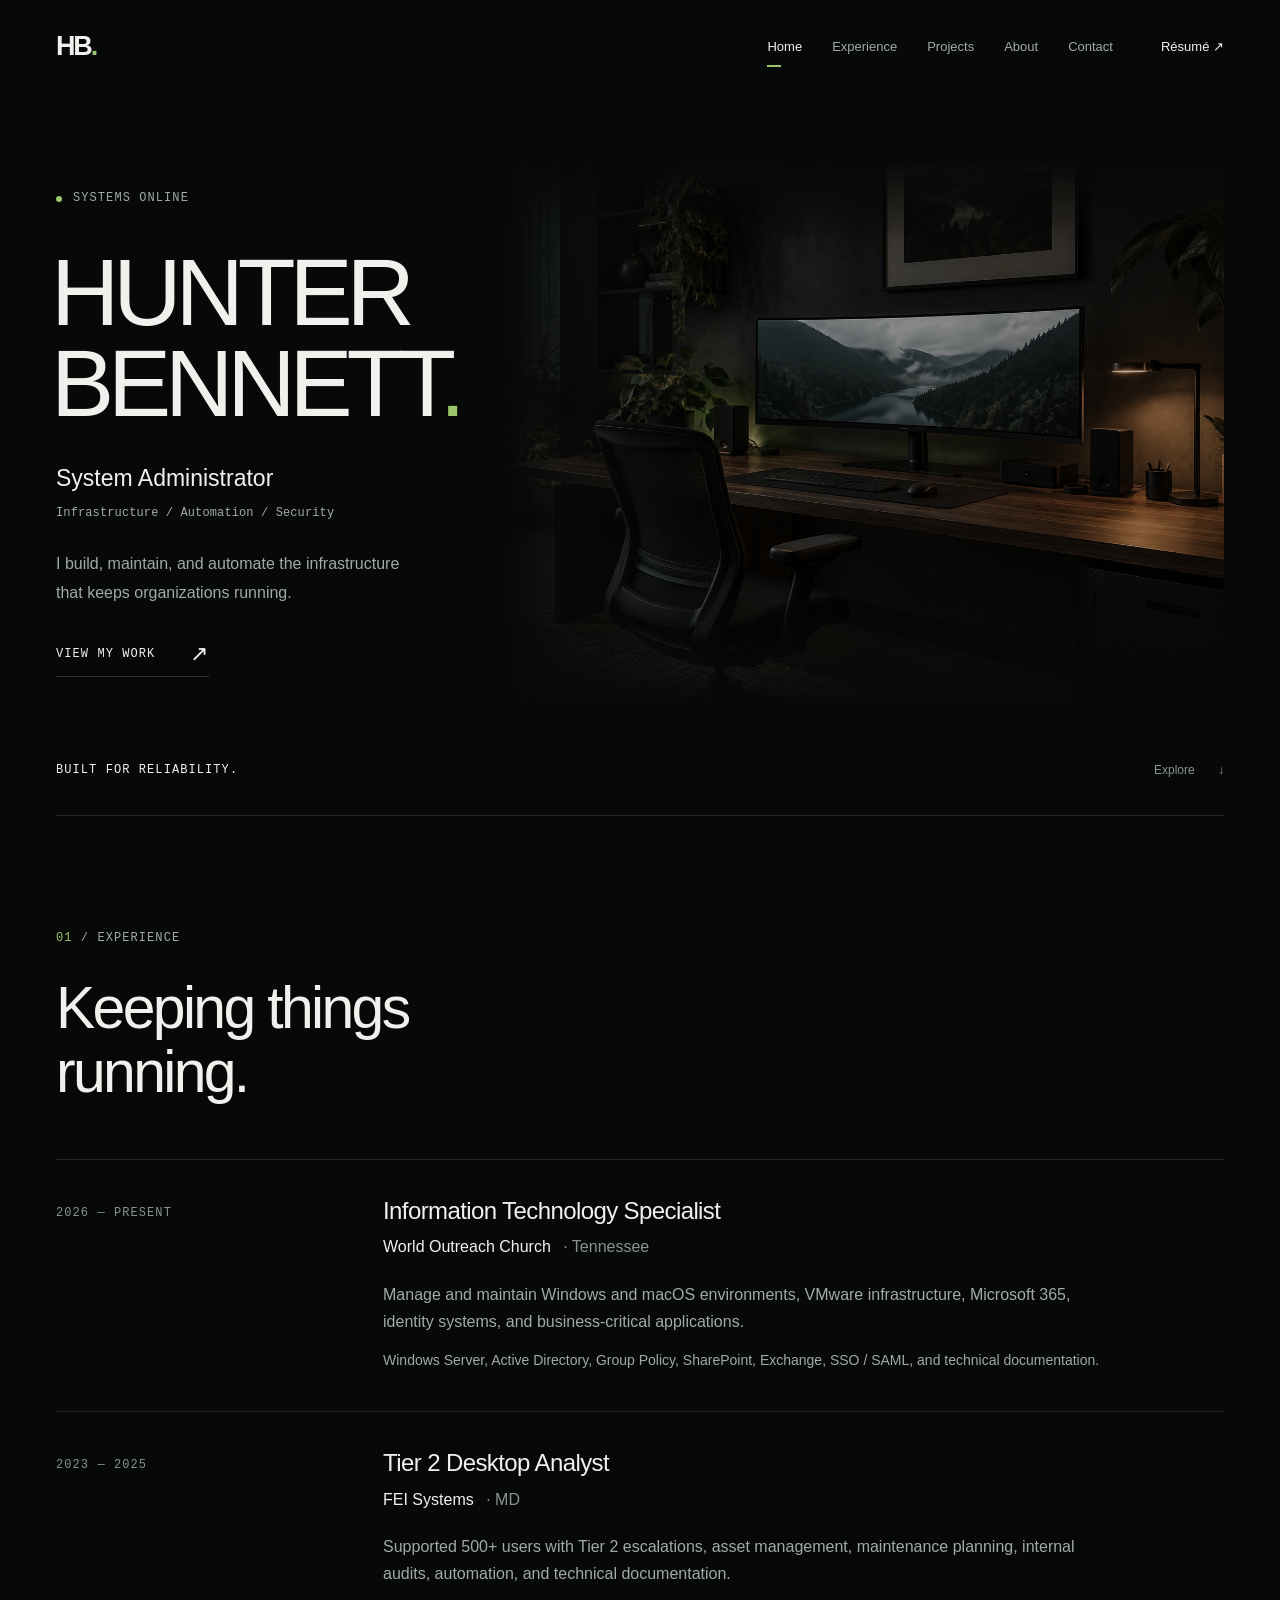
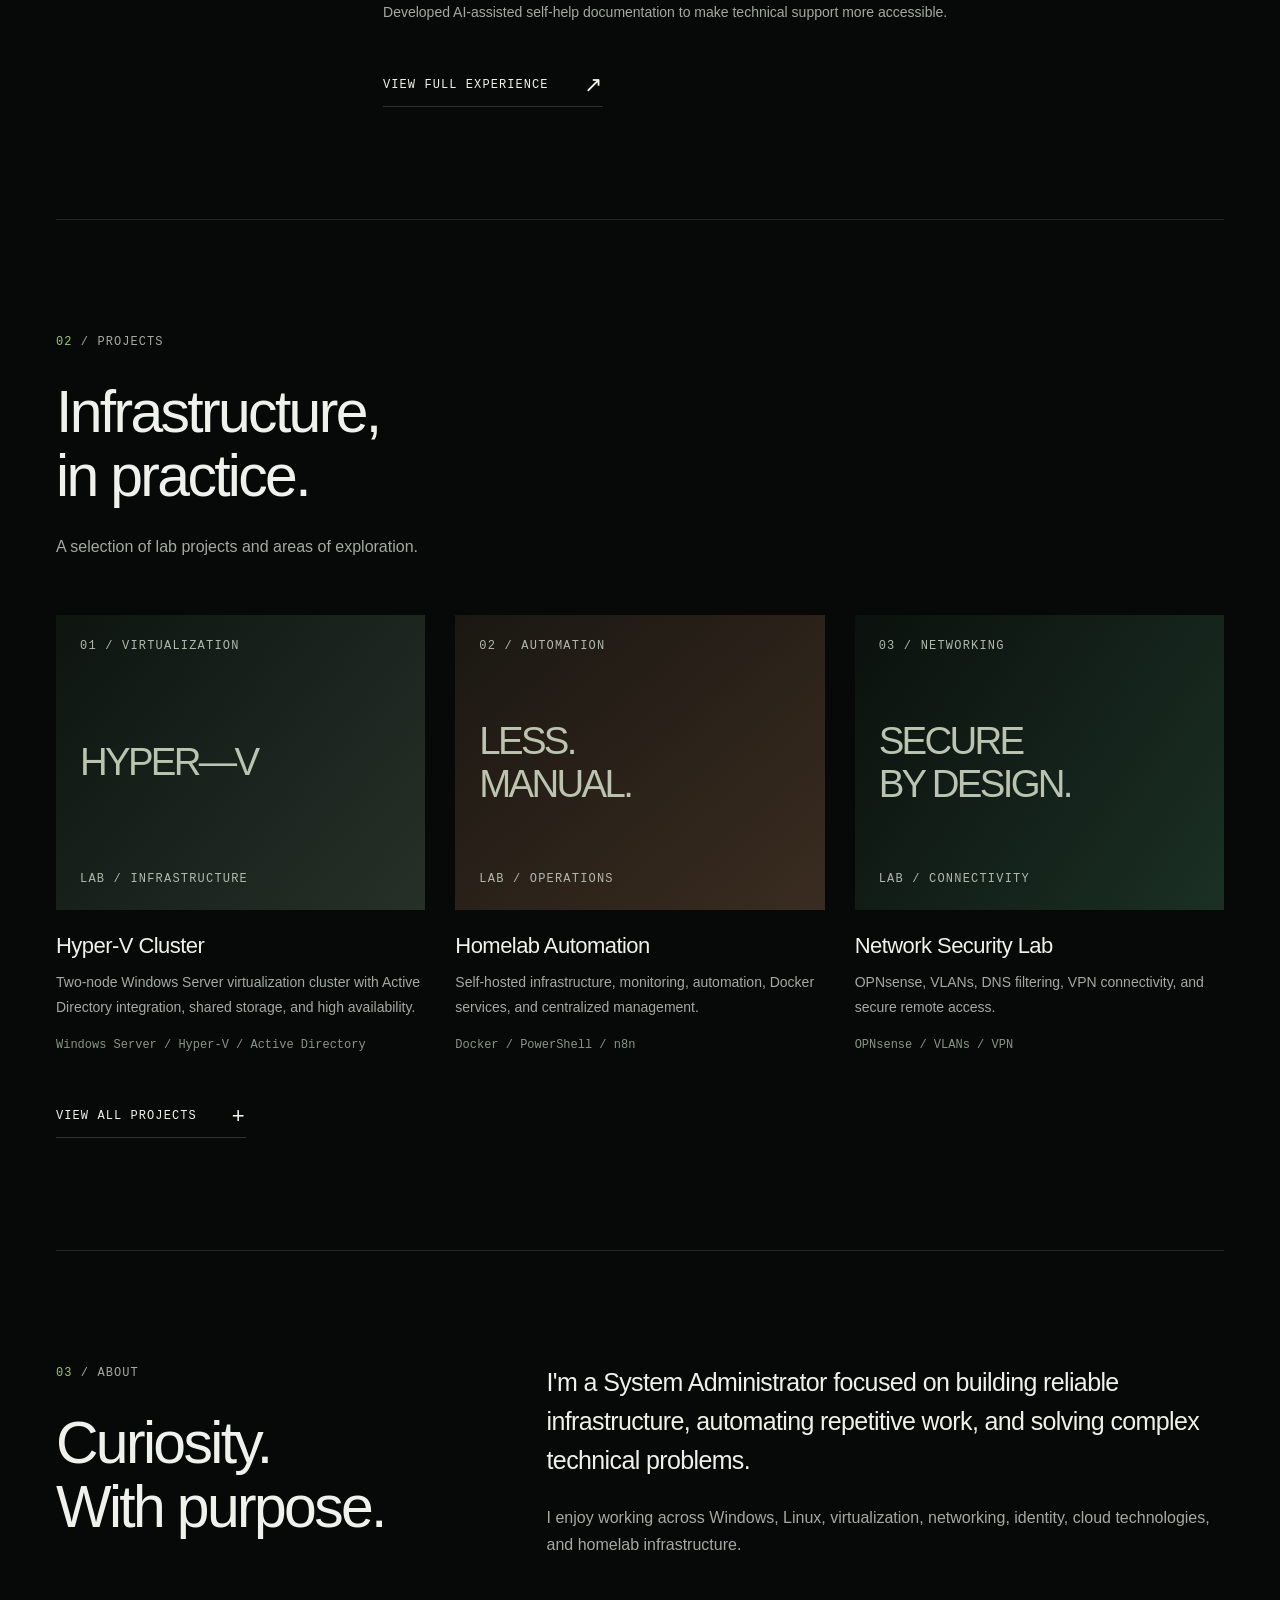
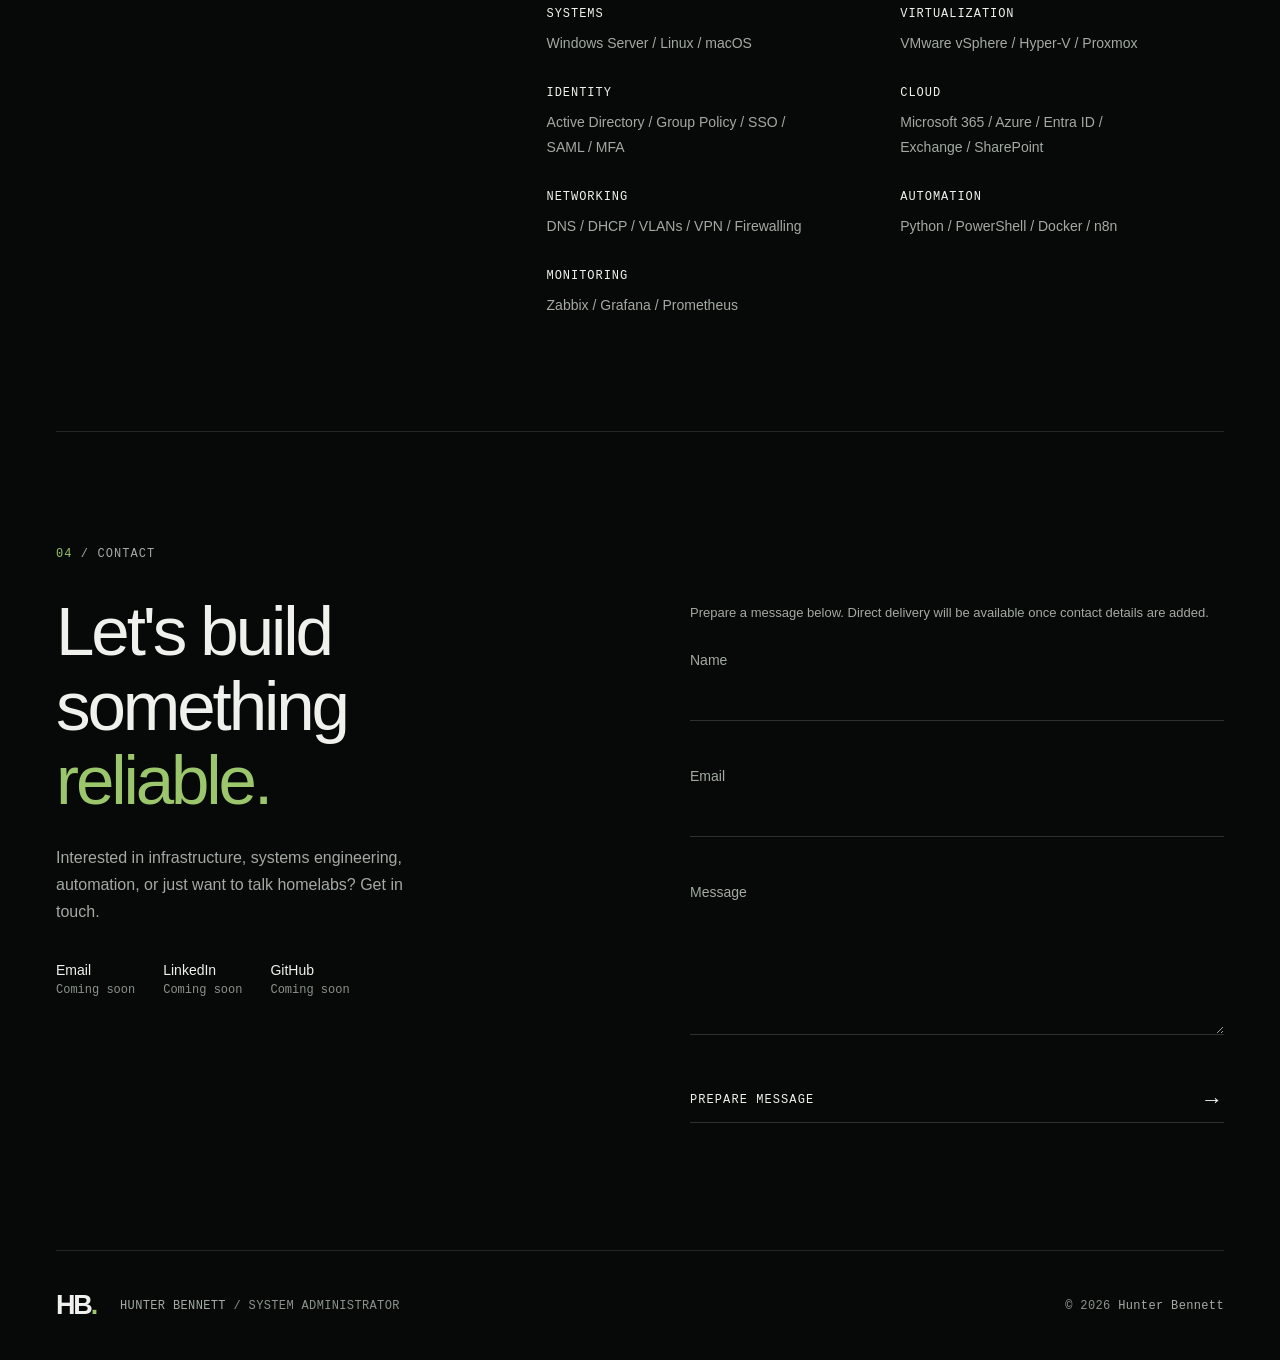
==== commit bab68ed5: "v2.0" ====
--- a/index.html
+++ b/index.html
@@ -43,7 +43,7 @@
       <div class="section-heading reveal"><p class="eyebrow"><span>01</span> / Experience</p><h2 id="experience-title">Keeping things<br>running.</h2></div>
       <div class="experience-list">
         <article class="job reveal"><p class="date">2026 — PRESENT</p><div><h3>Information Technology Specialist</h3><p class="company">World Outreach Church <span>· Tennessee</span></p><p>Manage and maintain Windows and macOS environments, VMware infrastructure, Microsoft 365, identity systems, and business-critical applications.</p><p class="job-detail">Windows Server, Active Directory, Group Policy, SharePoint, Exchange, SSO / SAML, and technical documentation.</p></div></article>
-        <article class="job reveal"><p class="date">2023 — 2025</p><div><h3>Tier 2 Desktop Analyst</h3><p class="company">FEI Systems <span>· Nashville, TN</span></p><p>Supported 500+ users with Tier 2 escalations, asset management, maintenance planning, internal audits, automation, and technical documentation.</p><p class="job-detail">Developed AI-assisted self-help documentation to make technical support more accessible.</p></div></article>
+        <article class="job reveal"><p class="date">2023 — 2025</p><div><h3>Tier 2 Desktop Analyst</h3><p class="company">FEI Systems <span>· MD</span></p><p>Supported 500+ users with Tier 2 escalations, asset management, maintenance planning, internal audits, automation, and technical documentation.</p><p class="job-detail">Developed AI-assisted self-help documentation to make technical support more accessible.</p></div></article>
       </div>
       <a class="text-link section-link" href="resume.html">View full experience <span aria-hidden="true">↗</span></a>
     </section>
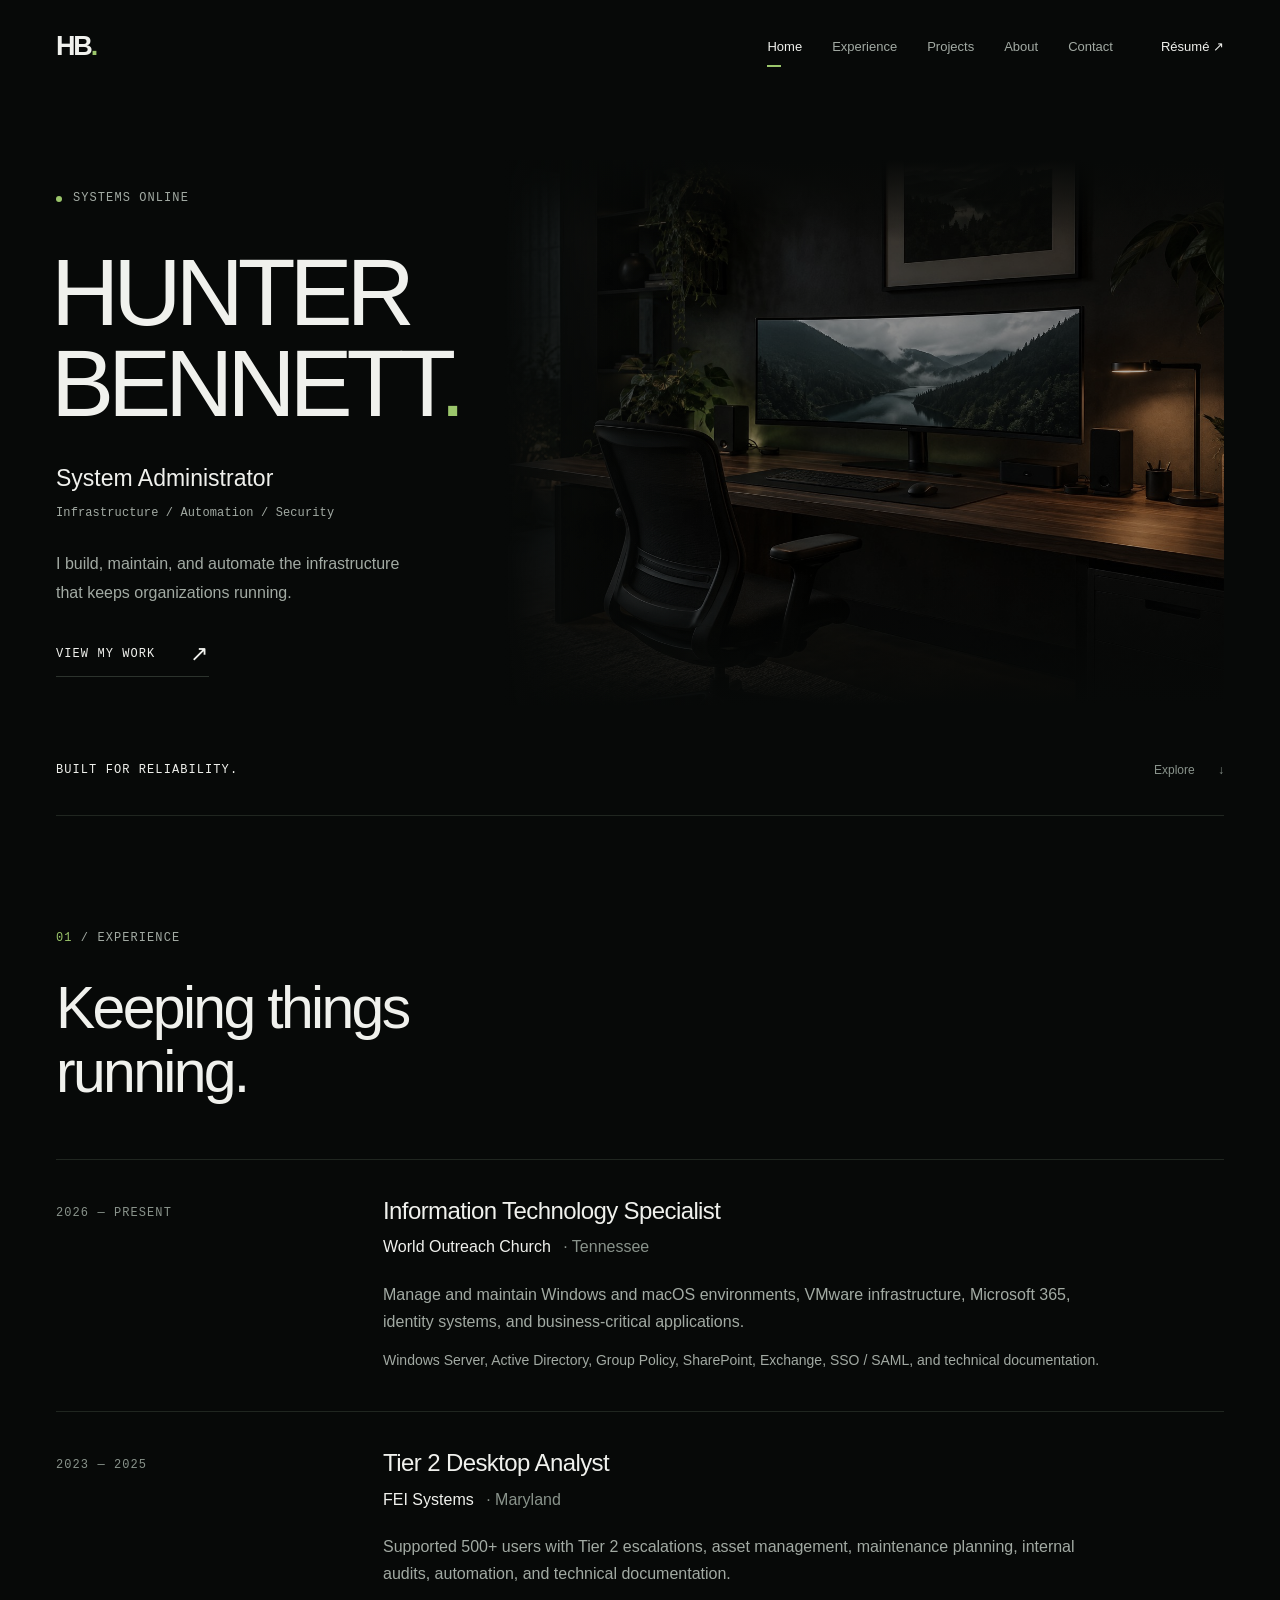
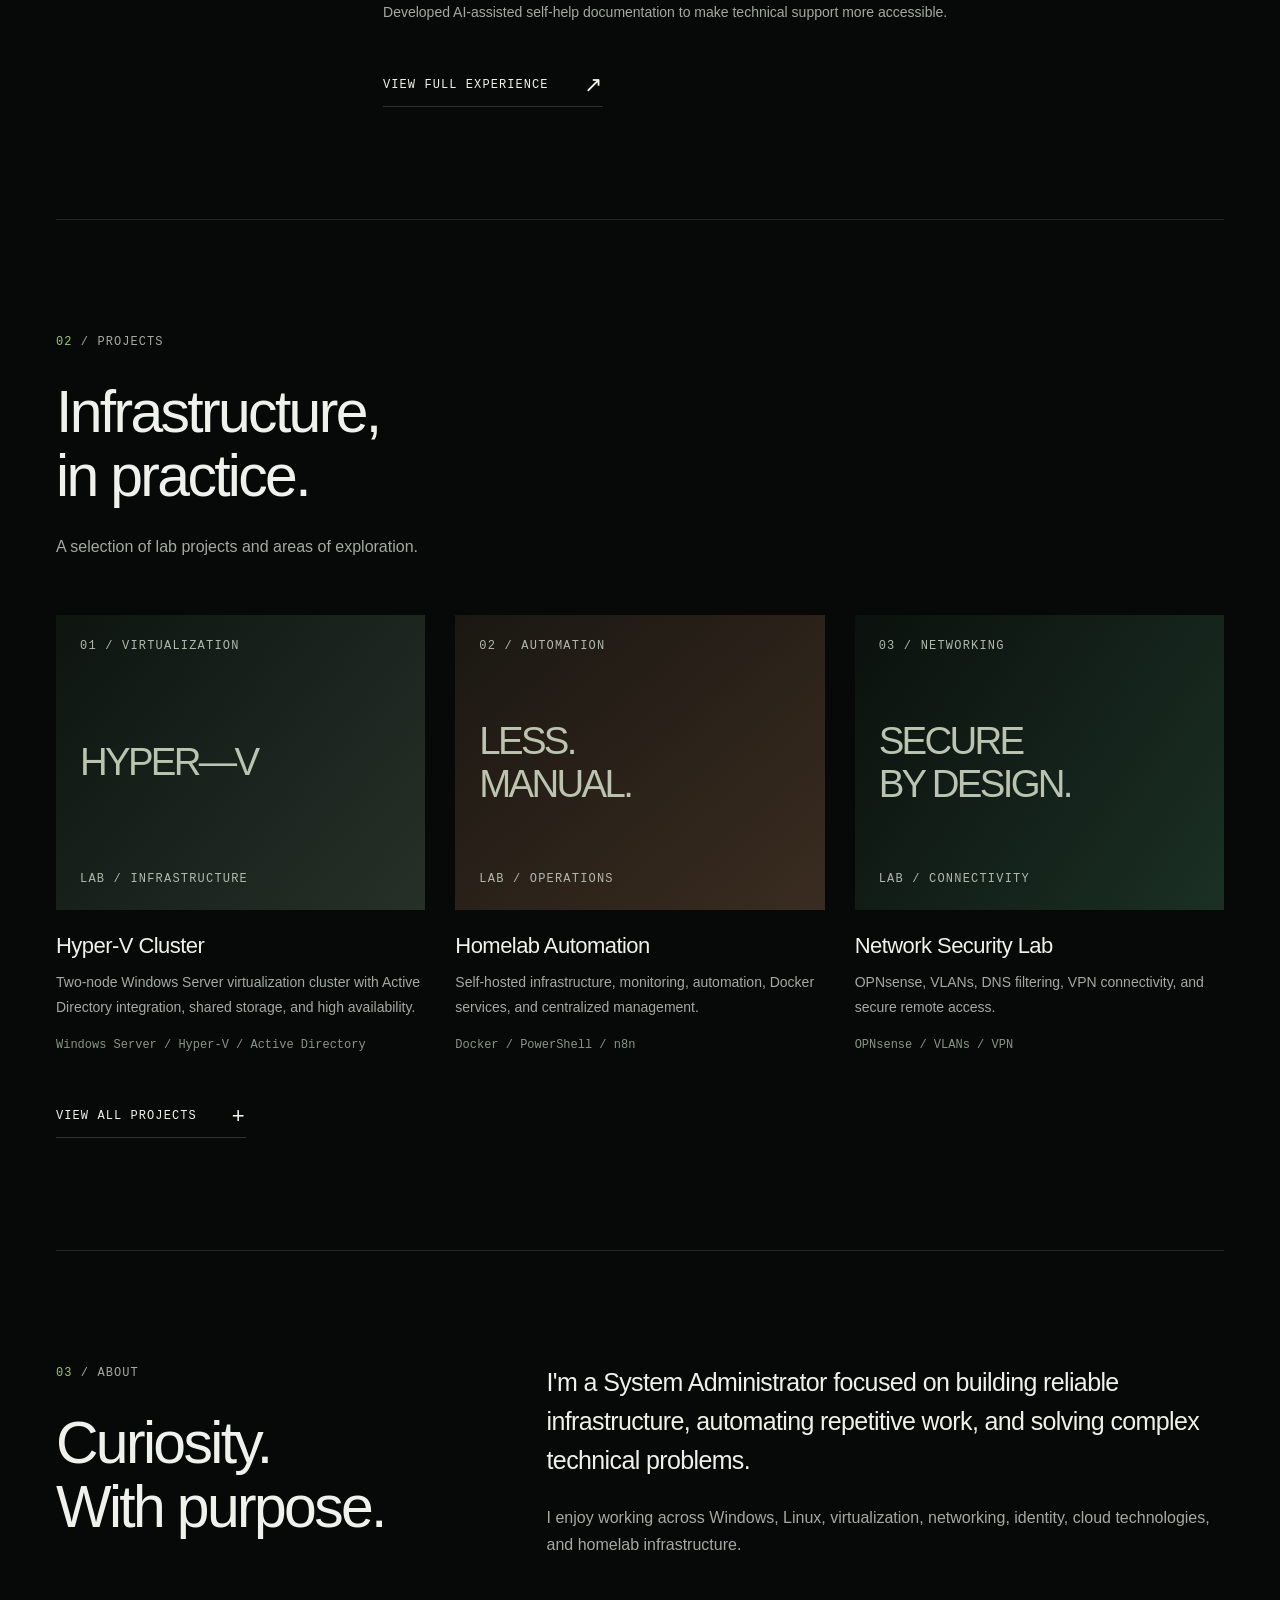
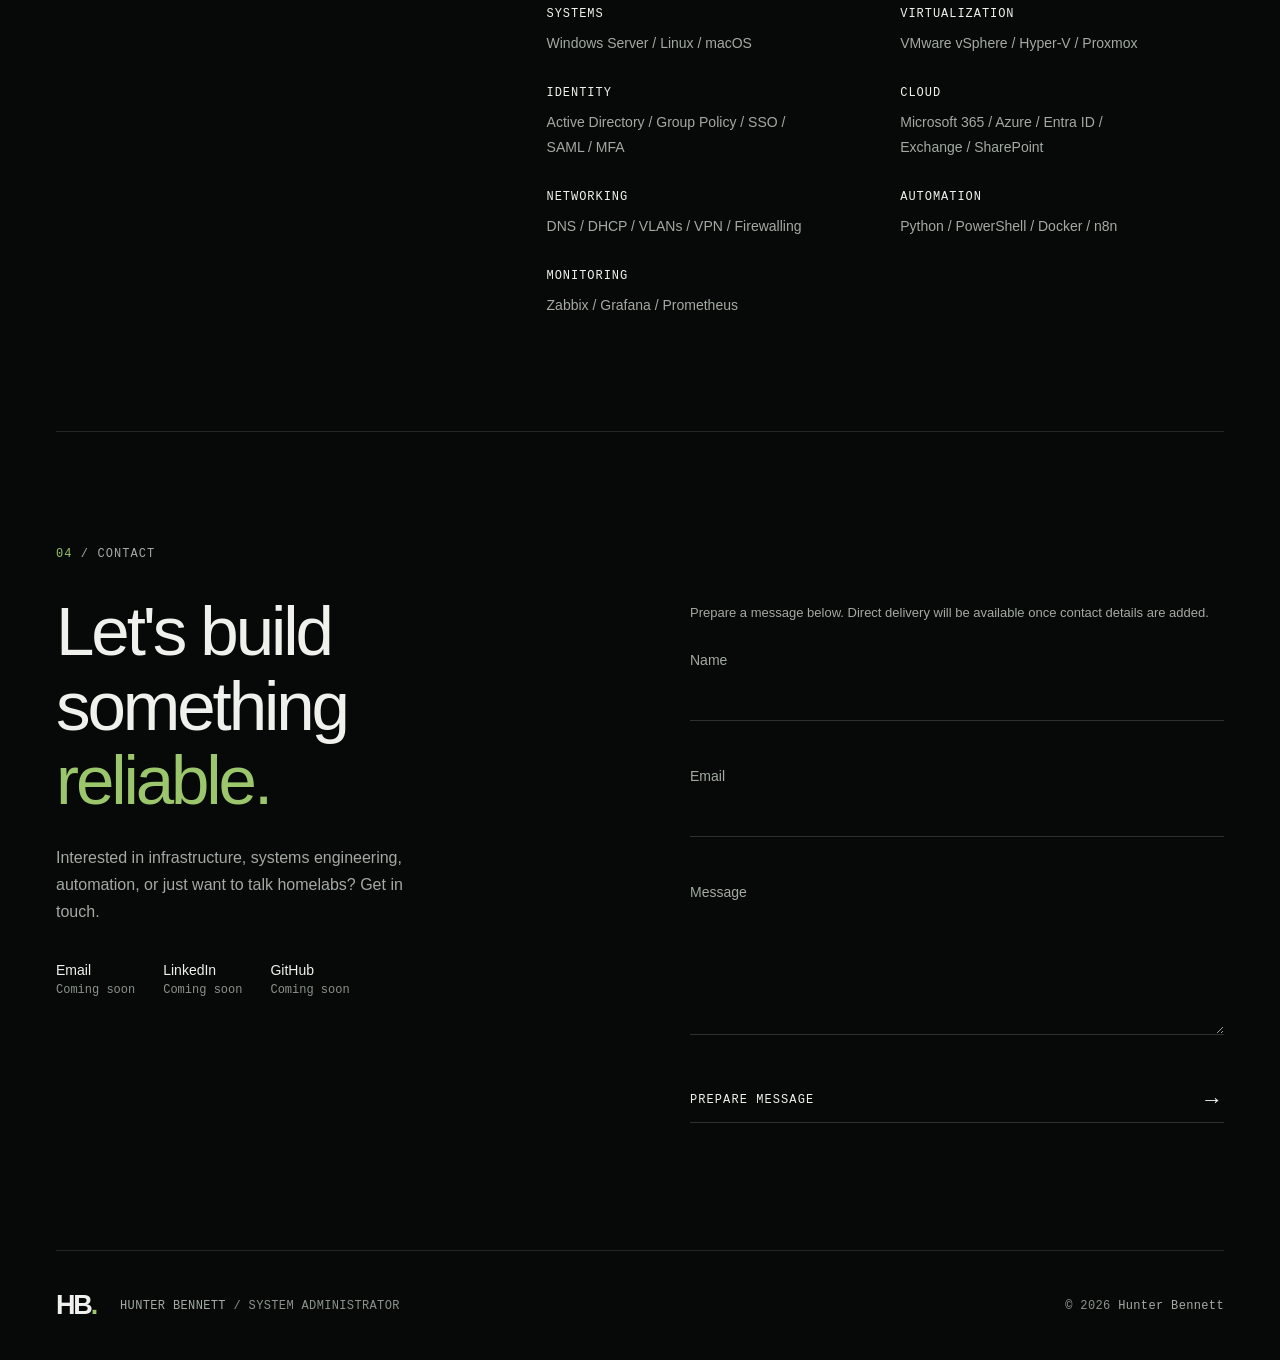
==== commit 1772c4e3: "v2.0" ====
--- a/index.html
+++ b/index.html
@@ -43,7 +43,7 @@
       <div class="section-heading reveal"><p class="eyebrow"><span>01</span> / Experience</p><h2 id="experience-title">Keeping things<br>running.</h2></div>
       <div class="experience-list">
         <article class="job reveal"><p class="date">2026 — PRESENT</p><div><h3>Information Technology Specialist</h3><p class="company">World Outreach Church <span>· Tennessee</span></p><p>Manage and maintain Windows and macOS environments, VMware infrastructure, Microsoft 365, identity systems, and business-critical applications.</p><p class="job-detail">Windows Server, Active Directory, Group Policy, SharePoint, Exchange, SSO / SAML, and technical documentation.</p></div></article>
-        <article class="job reveal"><p class="date">2023 — 2025</p><div><h3>Tier 2 Desktop Analyst</h3><p class="company">FEI Systems <span>· MD</span></p><p>Supported 500+ users with Tier 2 escalations, asset management, maintenance planning, internal audits, automation, and technical documentation.</p><p class="job-detail">Developed AI-assisted self-help documentation to make technical support more accessible.</p></div></article>
+        <article class="job reveal"><p class="date">2023 — 2025</p><div><h3>Tier 2 Desktop Analyst</h3><p class="company">FEI Systems <span>· Maryland</span></p><p>Supported 500+ users with Tier 2 escalations, asset management, maintenance planning, internal audits, automation, and technical documentation.</p><p class="job-detail">Developed AI-assisted self-help documentation to make technical support more accessible.</p></div></article>
       </div>
       <a class="text-link section-link" href="resume.html">View full experience <span aria-hidden="true">↗</span></a>
     </section>
